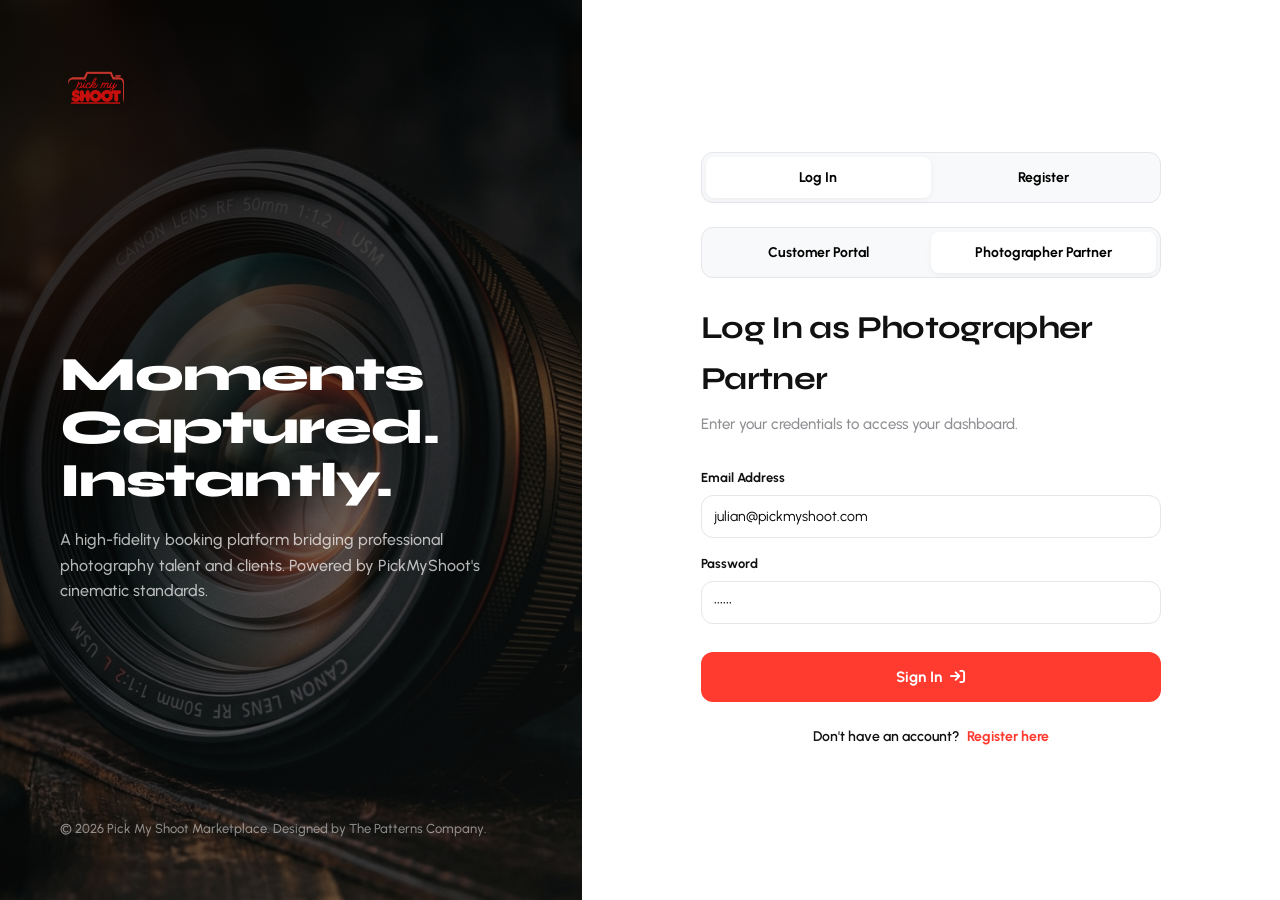
==== public/photographer.html @ fd3df51d "Initial commit: Pick My Shoot booking platform prototype" ====
<!DOCTYPE html>
<html lang="en">
<head>
  <meta charset="UTF-8">
  <meta name="viewport" content="width=device-width, initial-scale=1.0">
  <title>Photographer Partner Portal | Pick My Shoot</title>
  <!-- Google Fonts -->
  <link rel="preconnect" href="https://fonts.googleapis.com">
  <link rel="preconnect" href="https://fonts.gstatic.com" crossorigin>
  <!-- Icon Libraries -->
  <link rel="stylesheet" href="https://cdnjs.cloudflare.com/ajax/libs/font-awesome/6.4.0/css/all.min.css">
  <!-- Stylesheets -->
  <link rel="stylesheet" href="css/style.css">
</head>
<body>

  <!-- Top Sticky Header -->
  <header>
    <div class="container header-wrapper">
      <div class="logo">
        <img src="assets/logo.png" alt="Pick My Shoot" style="height: 44px; width: auto; object-fit: contain;">
      </div>
      
      <!-- Primary Tabs Menu -->
      <nav>
        <ul class="nav-links">
          <li class="nav-link active" data-tab="discover" onclick="switchTab('discover')">Discover</li>
          <li class="nav-link" data-tab="map" onclick="switchTab('map')">Map</li>
          <li class="nav-link" data-tab="schedule" onclick="switchTab('schedule')">Schedule</li>
          <li class="nav-link" data-tab="account" onclick="switchTab('account')">Account</li>
        </ul>
      </nav>

      <!-- User Profile and Quick Utilities -->
      <div class="header-right">
        <div class="search-bar-header">
          <input type="text" placeholder="Search sessions...">
          <i class="fa-solid fa-magnifying-glass"></i>
        </div>
        <button class="icon-btn" onclick="showToast('No new notifications', 'info')">
          <i class="fa-regular fa-bell"></i>
          <span class="icon-badge" id="notification-badge-count">3</span>
        </button>
        <div class="user-profile-menu" onclick="switchTab('account')">
          <img src="assets/julian_profile.png" alt="Profile" class="user-avatar" id="header-avatar">
        </div>
        <button class="icon-btn" onclick="logout()" title="Logout" style="margin-left: 8px;">
          <i class="fa-solid fa-arrow-right-from-bracket"></i>
        </button>
      </div>
    </div>
  </header>

  <main class="container">
    
    <!-- ==================== TABS CONTENT PANES ==================== -->

    <!-- TAB 1: DISCOVER / DASHBOARD -->
    <section id="tab-discover" class="tab-pane">
      <div class="dashboard-grid">
        
        <!-- Left Panel: Requests -->
        <div class="dashboard-left">
          <div class="welcome-section">
            <h2 id="welcome-message">Welcome back, Marcus</h2>
            <p>You have <span class="primary-text" id="pending-requests-count">2</span> new booking requests and <span id="weekly-shoots-count">5</span> shoots scheduled for this week.</p>
          </div>

          <!-- Pending Booking Requests list -->
          <div class="card" style="box-shadow: none; border: none; background: transparent; padding: 0;">
            <div class="card-title-bar">
              <h3 style="display: flex; align-items: center; gap: 8px;">
                New Requests <span class="badge badge-danger" id="new-badge" style="font-size: 10px;">2 NEW</span>
              </h3>
            </div>
            
            <div id="booking-requests-list" style="display: flex; flex-direction: column; gap: 20px;">
              <!-- Dynamic requests list injected by JS -->
            </div>
          </div>
        </div>

        <!-- Right Panel: Sidebar Stats -->
        <div class="dashboard-right">
          
          <!-- Current Earnings widget -->
          <div class="earnings-card">
            <div class="earnings-info">
              <h4>Current Earnings</h4>
              <div class="amount" id="dashboard-earnings-amount">$2,450.00</div>
            </div>
            <div class="earnings-icon-bg flex-center">
              <i class="fa-solid fa-wallet"></i>
            </div>
          </div>

          <!-- Weekly Schedule mini list -->
          <div class="card">
            <div class="card-title-bar">
              <h3>Weekly Schedule</h3>
              <a href="#" class="view-link" onclick="switchTab('schedule')">View Calendar</a>
            </div>
            <div class="schedule-list" id="weekly-schedule-list">
              <!-- Dynamic weekly schedule injected by JS -->
            </div>
          </div>

          <!-- Post-Processing progress tracking -->
          <div class="card">
            <div class="card-title-bar">
              <h3>Post-Processing</h3>
            </div>
            <div class="processing-list">
              <div class="processing-item">
                <div class="processing-header">
                  <span>Vogue Editorial - Selection</span>
                  <span class="primary-text">80%</span>
                </div>
                <div class="progress-bar-container">
                  <div class="progress-bar" style="width: 80%;"></div>
                </div>
              </div>
              <div class="processing-item">
                <div class="processing-header">
                  <span>Smith Family - Retouching</span>
                  <span>30%</span>
                </div>
                <div class="progress-bar-container">
                  <div class="progress-bar" style="width: 30%; background-color: var(--grey-text);"></div>
                </div>
              </div>
            </div>
          </div>

          <!-- Leica Gear Promo Banner -->
          <div class="promo-banner" style="background-image: url('assets/leica_gear.png');">
            <div class="promo-content">
              <h4>Upgrade Gear</h4>
              <p>Exclusive 20% discount on Leica lenses for PickMyShoot Pros.</p>
            </div>
          </div>

        </div>
      </div>
    </section>

    <!-- TAB 2: MAP / HEATMAP -->
    <section id="tab-map" class="tab-pane hidden" style="max-width: 100%; width: 100%; padding: 0;">
      <div class="map-view-container">
        
        <!-- Interactive Vector Map pane -->
        <div class="map-pane">
          <!-- Demand Heatmap Floating Box -->
          <div class="heatmap-indicator-card">
            <h4>Demand Heatmap</h4>
            <div class="heatmap-legend-item">
              <div class="heatmap-legend-color" style="background-color: var(--primary-color);"></div>
              <span>Peak Hotspot</span>
            </div>
            <div class="heatmap-legend-item">
              <div class="heatmap-legend-color" style="background-color: var(--warning-color);"></div>
              <span>Rising Activity</span>
            </div>
            <div class="heatmap-legend-item">
              <div class="heatmap-legend-color" style="background-color: var(--info-color);"></div>
              <span>Public Requests</span>
            </div>
          </div>

          <!-- Custom styled Map layout using SVG -->
          <svg class="map-svg-background" viewBox="0 0 800 800" xmlns="http://www.w3.org/2000/svg">
            <rect width="800" height="800" fill="#202022" />
            <!-- Water Body -->
            <path d="M 0 0 Q 300 200 400 450 T 800 800 L 0 800 Z" fill="#1b2330" opacity="0.8"/>
            <!-- Roads Grid -->
            <g stroke="#3a3a3c" stroke-width="2" opacity="0.6">
              <!-- Horizontal streets -->
              <line x1="0" y1="100" x2="800" y2="100" />
              <line x1="0" y1="200" x2="800" y2="200" stroke-width="3" />
              <line x1="0" y1="300" x2="800" y2="300" />
              <line x1="0" y1="400" x2="800" y2="400" />
              <line x1="0" y1="500" x2="800" y2="500" stroke-width="4" />
              <line x1="0" y1="600" x2="800" y2="600" />
              <line x1="0" y1="700" x2="800" y2="700" />
              <!-- Vertical avenues -->
              <line x1="100" y1="0" x2="100" y2="800" />
              <line x1="200" y1="0" x2="200" y2="800" stroke-width="3" />
              <line x1="300" y1="0" x2="300" y2="800" />
              <line x1="400" y1="0" x2="400" y2="800" />
              <line x1="500" y1="0" x2="500" y2="800" stroke-width="4" />
              <line x1="600" y1="0" x2="600" y2="800" />
              <line x1="700" y1="0" x2="700" y2="800" />
            </g>
            <!-- Highlighted Bridges -->
            <rect x="290" y="195" width="20" height="10" fill="#4e4e50" opacity="0.8"/>
            <rect x="490" y="495" width="20" height="10" fill="#4e4e50" opacity="0.8"/>
          </svg>

          <!-- Heatmap Spot Overlays (Gradients) -->
          <div class="heatmap-overlay" style="top: 300px; left: 300px; background: radial-gradient(circle, rgba(255,59,48,0.4) 0%, rgba(255,59,48,0) 70%);"></div>
          <div class="heatmap-overlay" style="top: 150px; left: 150px; background: radial-gradient(circle, rgba(255,149,0,0.3) 0%, rgba(255,149,0,0) 70%);"></div>
          <div class="heatmap-overlay" style="top: 550px; left: 100px; background: radial-gradient(circle, rgba(0,122,255,0.35) 0%, rgba(0,122,255,0) 70%);"></div>
          <div class="heatmap-overlay" style="top: 100px; left: 450px; background: radial-gradient(circle, rgba(255,59,48,0.2) 0%, rgba(255,59,48,0) 70%);"></div>

          <!-- HTML Markers Overlay Container -->
          <div id="map-markers-overlay" style="position: absolute; top: 0; left: 0; width: 100%; height: 100%; pointer-events: none;">
            <!-- Map pins injected dynamically by JS -->
          </div>

          <!-- Map controls -->
          <div class="map-controls">
            <div class="map-control-btn" onclick="showToast('Zoom In', 'info')"><i class="fa-solid fa-plus"></i></div>
            <div class="map-control-btn" onclick="showToast('Zoom Out', 'info')"><i class="fa-solid fa-minus"></i></div>
            <div class="map-control-btn" onclick="recenterMap()"><i class="fa-solid fa-crosshairs"></i></div>
          </div>
        </div>

        <!-- Sidebar Panel: Requests Details -->
        <div class="map-sidebar">
          <div class="map-sidebar-header">
            <div class="map-sidebar-title-bar">
              <h3>Nearby Requests</h3>
              <span class="map-counter-badge" id="open-requests-count">12 OPEN</span>
            </div>
            
            <!-- Filter box -->
            <div class="map-filter-input">
              <input type="text" id="map-search-input" placeholder="Filter by shoot type..." oninput="filterMapRequests()">
              <i class="fa-solid fa-magnifying-glass"></i>
            </div>

            <!-- Filters row tags -->
            <div class="category-pills-row" id="map-category-pills">
              <div class="category-pill active" onclick="setMapCategoryFilter('all')">All Types</div>
              <div class="category-pill" onclick="setMapCategoryFilter('Portrait')">Portraits</div>
              <div class="category-pill" onclick="setMapCategoryFilter('Event')">Events</div>
              <div class="category-pill" onclick="setMapCategoryFilter('Real Estate')">Real Estate</div>
            </div>
          </div>

          <!-- Nearby requests dynamic list -->
          <div class="map-requests-list" id="map-requests-list">
            <!-- Dynamic elements loaded via JS -->
          </div>
        </div>

      </div>
    </section>

    <!-- TAB 3: SCHEDULE / CALENDAR -->
    <section id="tab-schedule" class="tab-pane hidden">
      <div class="schedule-container">
        
        <!-- Left Sidebar: Datepicker calendar + filters -->
        <div class="schedule-sidebar">
          
          <!-- October 2023 calendar mock -->
          <div class="calendar-widget">
            <div class="calendar-header">
              <span>October 2023</span>
              <div style="display: flex; gap: 12px; color: var(--grey-text); cursor: pointer;">
                <i class="fa-solid fa-chevron-left" onclick="showToast('Previous month', 'info')"></i>
                <i class="fa-solid fa-chevron-right" onclick="showToast('Next month', 'info')"></i>
              </div>
            </div>
            <div class="calendar-grid">
              <div class="calendar-day-header">M</div>
              <div class="calendar-day-header">T</div>
              <div class="calendar-day-header">W</div>
              <div class="calendar-day-header">T</div>
              <div class="calendar-day-header">F</div>
              <div class="calendar-day-header">S</div>
              <div class="calendar-day-header">S</div>
              
              <!-- Empty spacer slots for calendar alignment -->
              <div class="calendar-day-num empty">25</div>
              <div class="calendar-day-num empty">26</div>
              <div class="calendar-day-num empty">27</div>
              <div class="calendar-day-num empty">28</div>
              <div class="calendar-day-num empty">29</div>
              <div class="calendar-day-num empty">30</div>
              <!-- Oct 1 -->
              <div class="calendar-day-num" onclick="selectCalendarDate(1)">1</div>
              <!-- Row 2 -->
              <div class="calendar-day-num" onclick="selectCalendarDate(2)">2</div>
              <div class="calendar-day-num" onclick="selectCalendarDate(3)">3</div>
              <div class="calendar-day-num" onclick="selectCalendarDate(4)">4</div>
              <div class="calendar-day-num" onclick="selectCalendarDate(5)">5</div>
              <div class="calendar-day-num" onclick="selectCalendarDate(6)">6</div>
              <div class="calendar-day-num" onclick="selectCalendarDate(7)">7</div>
              <div class="calendar-day-num" onclick="selectCalendarDate(8)">8</div>
              <!-- Row 3 -->
              <div class="calendar-day-num" onclick="selectCalendarDate(9)">9</div>
              <div class="calendar-day-num" onclick="selectCalendarDate(10)">10</div>
              <div class="calendar-day-num" onclick="selectCalendarDate(11)">11</div>
              <div class="calendar-day-num active" onclick="selectCalendarDate(12)" id="calendar-day-12">12</div>
              <div class="calendar-day-num" onclick="selectCalendarDate(13)">13</div>
              <div class="calendar-day-num" onclick="selectCalendarDate(14)">14</div>
              <div class="calendar-day-num" onclick="selectCalendarDate(15)">15</div>
              <!-- Row 4 -->
              <div class="calendar-day-num" onclick="selectCalendarDate(16)">16</div>
              <div class="calendar-day-num" onclick="selectCalendarDate(17)">17</div>
              <div class="calendar-day-num" onclick="selectCalendarDate(18)">18</div>
              <div class="calendar-day-num" onclick="selectCalendarDate(19)">19</div>
              <div class="calendar-day-num" onclick="selectCalendarDate(20)">20</div>
              <div class="calendar-day-num" onclick="selectCalendarDate(21)">21</div>
              <div class="calendar-day-num" onclick="selectCalendarDate(22)">22</div>
              <!-- Row 5 -->
              <div class="calendar-day-num" onclick="selectCalendarDate(23)">23</div>
              <div class="calendar-day-num" onclick="selectCalendarDate(24)">24</div>
              <div class="calendar-day-num" onclick="selectCalendarDate(25)">25</div>
              <div class="calendar-day-num" onclick="selectCalendarDate(26)">26</div>
              <div class="calendar-day-num" onclick="selectCalendarDate(27)">27</div>
              <div class="calendar-day-num" onclick="selectCalendarDate(28)">28</div>
              <div class="calendar-day-num" onclick="selectCalendarDate(29)">29</div>
            </div>
          </div>

          <!-- Shoot Types checklist filter -->
          <div class="filter-group-box">
            <h4>Shoot Types</h4>
            <label class="checkbox-label">
              <input type="checkbox" checked onchange="toggleScheduleFilter('Portrait', this.checked)">
              <span>Portraits</span>
            </label>
            <label class="checkbox-label">
              <input type="checkbox" checked onchange="toggleScheduleFilter('Commercial', this.checked)">
              <span>Commercial</span>
            </label>
            <label class="checkbox-label">
              <input type="checkbox" checked onchange="toggleScheduleFilter('Wedding', this.checked)">
              <span>Weddings</span>
            </label>
          </div>

          <!-- Connected Calendars toggle list -->
          <div class="filter-group-box">
            <h4>Calendars</h4>
            <label class="checkbox-label" style="justify-content: space-between; width: 100%;">
              <span style="display: flex; align-items: center; gap: 8px;">
                <i class="fa-solid fa-circle" style="color: var(--info-color); font-size: 10px;"></i> Google Calendar
              </span>
              <i class="fa-regular fa-eye" style="color: var(--grey-text);"></i>
            </label>
            <label class="checkbox-label" style="justify-content: space-between; width: 100%;">
              <span style="display: flex; align-items: center; gap: 8px;">
                <i class="fa-solid fa-circle" style="color: var(--primary-color); font-size: 10px;"></i> Pick My Shoot Pro
              </span>
              <i class="fa-regular fa-eye" style="color: var(--grey-text);"></i>
            </label>
          </div>

        </div>

        <!-- Right Timeline Area -->
        <div class="schedule-timeline-main">
          
          <div class="timeline-card">
            <!-- Timeline controls header -->
            <div class="timeline-header">
              <div class="timeline-title-area">
                <h3 id="schedule-timeline-title">Thursday, Oct 12</h3>
                <p>Managing 12 upcoming shoots this week.</p>
              </div>
              <div style="display: flex; gap: 16px; align-items: center;">
                <div class="timeline-controls">
                  <button class="timeline-tab-btn active" onclick="toggleTimelineMode('day')">Day</button>
                  <button class="timeline-tab-btn" onclick="toggleTimelineMode('week')">Week</button>
                </div>
                <div style="display: flex; gap: 8px;">
                  <button class="btn btn-secondary btn-icon" onclick="showToast('Synchronizing calendars...', 'success')"><i class="fa-solid fa-arrows-rotate"></i></button>
                  <button class="btn btn-secondary btn-icon" onclick="openBlockTimeModal()"><i class="fa-solid fa-lock"></i></button>
                  <button class="btn btn-primary" onclick="openNewBookingModal()" style="padding: 10px 20px;"><i class="fa-solid fa-plus"></i> New Booking</button>
                </div>
              </div>
            </div>

            <!-- Dynamic hourly slots grid -->
            <div class="timeline-grid" id="timeline-hourly-grid">
              <!-- Dynamically rendered by JS script -->
            </div>
          </div>

          <!-- Bottom Schedule Checklist widgets -->
          <div class="schedule-bottom-widgets">
            
            <!-- Left block: Preparation task list -->
            <div class="card" style="border-left: 4px solid var(--primary-color);">
              <div class="card-title-bar" style="margin-bottom: 12px;">
                <h4 style="font-size: 12px; text-transform: uppercase; color: var(--grey-text);">Preparation Task</h4>
                <i class="fa-regular fa-clipboard-list" style="color: var(--primary-color); font-size: 20px;"></i>
              </div>
              <div id="prep-tasks-container">
                <!-- Injected dynamically via JS -->
              </div>
            </div>

            <!-- Right block: Client Outreach card -->
            <div class="card" style="border-left: 4px solid var(--info-color);">
              <div class="card-title-bar" style="margin-bottom: 12px;">
                <h4 style="font-size: 12px; text-transform: uppercase; color: var(--grey-text);">Client Outreach</h4>
                <i class="fa-solid fa-users" style="color: var(--info-color); font-size: 20px;"></i>
              </div>
              <div>
                <div style="display: flex; align-items: center; gap: 12px; margin-bottom: 16px;">
                  <div class="schedule-date-box" style="width: 44px; height: 44px; justify-content: center; padding: 0;">JD</div>
                  <div>
                    <h4 style="font-size: 15px;">James D. - Commercial Shoot</h4>
                    <p style="font-size: 13px; color: var(--grey-text);">Confirm final gear list and lighting setup for Friday's session.</p>
                  </div>
                </div>
                <div style="display: flex; gap: 8px;">
                  <button class="btn btn-outline" style="padding: 8px 16px; font-size: 12px;" onclick="showToast('Outreach calls initiated', 'success')">CALL NOW</button>
                  <button class="btn btn-secondary" style="padding: 8px 16px; font-size: 12px;" onclick="showToast('Outreach snoozed for later', 'info')">LATER</button>
                </div>
              </div>
            </div>

          </div>

        </div>

      </div>
    </section>

    <!-- TAB 4: ACCOUNT / PROFILE -->
    <section id="tab-account" class="tab-pane hidden">
      <div class="account-container">
        
        <!-- Left: Bio & Services -->
        <div style="display: flex; flex-direction: column; gap: 32px;">
          <!-- Profile Quick Details Card -->
          <div class="profile-card">
            <div class="profile-avatar-wrapper">
              <img src="assets/julian_profile.png" alt="Julian Vane" class="profile-avatar-large" id="profile-avatar-display">
              <label class="avatar-edit-btn" for="avatar-upload-input" title="Upload profile photo">
                <i class="fa-solid fa-pencil"></i>
              </label>
              <input type="file" id="avatar-upload-input" style="display: none;" accept="image/*" onchange="handleAvatarUpload(event)">
            </div>
            <h3 id="profile-name-display">Julian Vane</h3>
            <p class="tagline" id="profile-title-display">Editorial & Commercial Photographer based in Brooklyn, NY</p>
            
            <div class="profile-skills-row" id="profile-skills-tags">
              <span class="profile-skill-badge">Portrait</span>
              <span class="profile-skill-badge">Street Fashion</span>
              <span class="profile-skill-badge">Architecture</span>
            </div>

            <div class="profile-actions-row">
              <button class="btn btn-outline" onclick="showToast('Sharing public URL...', 'success')">View Public Profile</button>
              <button class="btn btn-primary" onclick="showToast('Portfolio link copied to clipboard!', 'success')">Share Portfolio</button>
            </div>
          </div>

          <!-- Bio block -->
          <div class="card">
            <div class="card-title-bar">
              <h3 style="font-size: 18px;">Professional Bio</h3>
              <i class="fa-regular fa-pen-to-square" style="color: var(--grey-text); cursor: pointer;" onclick="editBio()"></i>
            </div>
            <p style="font-size: 14px; color: #48484a;" id="profile-bio-display">
              Specializing in high-contrast editorial photography with a focus on urban narratives. Over 10 years of experience working with luxury brands and international publications. I bring a cinematic lens to everyday moments.
            </p>
          </div>

          <!-- Services pricing -->
          <div class="card">
            <div class="card-title-bar">
              <h3 style="font-size: 18px;">Services & Pricing</h3>
              <a href="#" class="view-link" onclick="openNewServiceModal()">+ New</a>
            </div>
            <div class="service-list" id="profile-services-list">
              <!-- Loaded dynamically via JS -->
            </div>
          </div>
        </div>

        <!-- Middle: Portfolio Gallery Management -->
        <div class="card" style="display: flex; flex-direction: column;">
          <div class="card-title-bar">
            <h3>Portfolio Management</h3>
            <div>
              <label class="btn btn-primary" for="portfolio-upload-input" style="padding: 8px 16px; cursor: pointer; font-size: 13px;">
                <i class="fa-solid fa-upload"></i> Upload Photo
              </label>
              <input type="file" id="portfolio-upload-input" style="display: none;" multiple accept="image/*" onchange="handlePortfolioUpload(event)">
            </div>
          </div>
          <p class="muted" style="font-size: 13px; margin-bottom: 24px;" id="portfolio-count-text">24 total assets featured</p>
          
          <div class="portfolio-grid" id="profile-portfolio-grid">
            <!-- Dynamic elements loaded via JS -->
          </div>
        </div>

        <!-- Right: Ledger / Balances & Configurations -->
        <div style="display: flex; flex-direction: column; gap: 32px;">
          <!-- Wallet box -->
          <div class="card" style="background-color: var(--dark-color); color: var(--white); border: none;">
            <p style="text-transform: uppercase; font-size: 10px; letter-spacing: 0.1em; color: var(--grey-light-text); margin-bottom: 4px;">Available Balance</p>
            <h2 style="color: var(--white); font-size: 36px; margin-bottom: 24px;" id="account-wallet-amount">$4,850.00</h2>
            <button class="btn btn-primary" style="width: 100%; font-weight: 700; height: 48px;" onclick="triggerPayout()">
              <i class="fa-solid fa-building-columns"></i> Payout Now
            </button>
          </div>

          <!-- Activity log -->
          <div class="card">
            <div class="card-title-bar">
              <h3 style="font-size: 18px;">Recent Activity</h3>
            </div>
            <div class="activity-list" id="account-activity-list">
              <!-- Loaded dynamically via JS -->
            </div>
            <a href="#" class="view-link text-center" style="display: block; margin-top: 16px;" onclick="showToast('Ledger ledger history loading...', 'info')">View Detailed Ledger</a>
          </div>

          <!-- Configuration blocks -->
          <div class="card">
            <div class="card-title-bar">
              <h3 style="font-size: 18px;">Account Settings</h3>
            </div>
            <div class="settings-list">
              <div class="settings-item" onclick="showToast('Identity verification is complete.', 'success')">
                <div class="settings-item-left">
                  <i class="fa-regular fa-circle-check" style="color: var(--success-color);"></i>
                  <span>Identity Verification</span>
                </div>
                <i class="fa-solid fa-chevron-right"></i>
              </div>
              <div class="settings-item" onclick="showToast('Configure availability hours', 'info')">
                <div class="settings-item-left">
                  <i class="fa-regular fa-clock"></i>
                  <span>Availability Rules</span>
                </div>
                <i class="fa-solid fa-chevron-right"></i>
              </div>
              <div class="settings-item" onclick="showToast('Configure notification channels', 'info')">
                <div class="settings-item-left">
                  <i class="fa-regular fa-bell"></i>
                  <span>Notification Preferences</span>
                </div>
                <i class="fa-solid fa-chevron-right"></i>
              </div>
            </div>
          </div>
        </div>

      </div>
    </section>

  </main>

  <!-- ==================== MODALS POPUPS ==================== -->

  <!-- MODAL: BLOCK TIME -->
  <div class="modal-overlay" id="block-time-modal">
    <div class="modal-content">
      <div class="modal-header">
        <h3>Block Calendar Slot</h3>
        <button class="modal-close" onclick="closeBlockTimeModal()">&times;</button>
      </div>
      <form onsubmit="handleBlockTimeSubmit(event)">
        <div class="modal-body">
          <div class="form-group">
            <label for="block-title">Reason / Event Name</label>
            <input type="text" id="block-title" required placeholder="Studio Maintenance, Lens Calibration...">
          </div>
          <div class="form-group">
            <label for="block-date">Date</label>
            <input type="date" id="block-date" required value="2023-10-12">
          </div>
          <div class="form-group" style="display: grid; grid-template-columns: 1fr 1fr; gap: 12px;">
            <div>
              <label for="block-start">Start Time</label>
              <input type="time" id="block-start" required value="09:00">
            </div>
            <div>
              <label for="block-end">End Time</label>
              <input type="time" id="block-end" required value="10:30">
            </div>
          </div>
        </div>
        <div class="modal-footer">
          <button type="button" class="btn btn-secondary" onclick="closeBlockTimeModal()">Cancel</button>
          <button type="submit" class="btn btn-primary">Lock Time Slot</button>
        </div>
      </form>
    </div>
  </div>

  <!-- MODAL: CREATE MANUAL BOOKING -->
  <div class="modal-overlay" id="new-booking-modal">
    <div class="modal-content">
      <div class="modal-header">
        <h3>Add Booking Reservation</h3>
        <button class="modal-close" onclick="closeNewBookingModal()">&times;</button>
      </div>
      <form onsubmit="handleManualBookingSubmit(event)">
        <div class="modal-body">
          <div class="form-group">
            <label for="mb-title">Shoot Description</label>
            <input type="text" id="mb-title" required placeholder="Studio Headshots, Commercial Shoot...">
          </div>
          <div class="form-group">
            <label for="mb-client">Client Name</label>
            <input type="text" id="mb-client" required placeholder="Johnathan Doe">
          </div>
          <div class="form-group">
            <label for="mb-category">Shoot Category</label>
            <select id="mb-category">
              <option value="Portrait">Portrait</option>
              <option value="Commercial">Commercial</option>
              <option value="Wedding">Wedding</option>
              <option value="Real Estate">Real Estate</option>
            </select>
          </div>
          <div class="form-group">
            <label for="mb-date">Date</label>
            <input type="date" id="mb-date" required value="2023-10-12">
          </div>
          <div class="form-group" style="display: grid; grid-template-columns: 1.5fr 1fr; gap: 12px;">
            <div>
              <label for="mb-time">Start Time</label>
              <input type="time" id="mb-time" required value="14:00">
            </div>
            <div>
              <label for="mb-duration">Duration (Hours)</label>
              <input type="number" id="mb-duration" required value="2" min="1">
            </div>
          </div>
          <div class="form-group">
            <label for="mb-location">Studio Location / Client Address</label>
            <input type="text" id="mb-location" placeholder="e.g. Skyloft Studios, Studio B">
          </div>
        </div>
        <div class="modal-footer">
          <button type="button" class="btn btn-secondary" onclick="closeNewBookingModal()">Cancel</button>
          <button type="submit" class="btn btn-primary">Schedule Booking</button>
        </div>
      </form>
    </div>
  </div>

  <!-- MODAL: ADD CUSTOM SERVICE -->
  <div class="modal-overlay" id="new-service-modal">
    <div class="modal-content">
      <div class="modal-header">
        <h3>Create Photography Service Package</h3>
        <button class="modal-close" onclick="closeNewServiceModal()">&times;</button>
      </div>
      <form onsubmit="handleNewServiceSubmit(event)">
        <div class="modal-body">
          <div class="form-group">
            <label for="serv-name">Service Name</label>
            <input type="text" id="serv-name" required placeholder="e.g., Food & Menu Photography">
          </div>
          <div class="form-group">
            <label for="serv-rate">Price / Rate</label>
            <input type="text" id="serv-rate" required placeholder="e.g., $350/hr or $1,500 package">
          </div>
          <div class="form-group">
            <label for="serv-desc">Description of Deliverables</label>
            <textarea id="serv-desc" rows="3" required placeholder="e.g., 3-hour session, 20 high-res retouched images."></textarea>
          </div>
        </div>
        <div class="modal-footer">
          <button type="button" class="btn btn-secondary" onclick="closeNewServiceModal()">Cancel</button>
          <button type="submit" class="btn btn-primary">Create Service</button>
        </div>
      </form>
    </div>
  </div>

  <!-- Shared Application scripts -->
  <script src="js/app.js"></script>
  <script src="js/photographer.js"></script>
</body>
</html>
---- public/css/style.css ----
@import url('https://fonts.googleapis.com/css2?family=Syne:wght@600;700;800&family=Urbanist:ital,wght@0,300;0,400;0,500;0,600;0,700;0,800;1,400&display=swap');

:root {
  /* Color Palette */
  --primary-color: #ff3b30;
  --primary-hover: #e03026;
  --primary-light: rgba(255, 59, 48, 0.1);
  --dark-color: #111111;
  --dark-light: #1c1c1e;
  --light-bg: #f8f9fa;
  --white: #ffffff;
  --grey-border: #e5e5ea;
  --grey-text: #8e8e93;
  --grey-light-text: #aeaeae;
  --success-color: #34c759;
  --success-light: rgba(52, 199, 89, 0.1);
  --warning-color: #ff9500;
  --warning-light: rgba(255, 149, 0, 0.1);
  --info-color: #007aff;
  --info-light: rgba(0, 122, 255, 0.1);

  /* Fonts */
  --font-headings: 'Syne', sans-serif;
  --font-body: 'Urbanist', sans-serif;

  /* Layout and Spacing */
  --border-radius-sm: 8px;
  --border-radius-md: 12px;
  --border-radius-lg: 16px;
  --border-radius-xl: 24px;
  --box-shadow: 0 4px 20px rgba(0, 0, 0, 0.04), 0 2px 8px rgba(0, 0, 0, 0.02);
  --box-shadow-hover: 0 8px 30px rgba(0, 0, 0, 0.08), 0 4px 12px rgba(0, 0, 0, 0.04);
  --transition: all 0.3s cubic-bezier(0.25, 0.8, 0.25, 1);
}

/* Base Styles */
* {
  box-sizing: border-box;
  margin: 0;
  padding: 0;
}

body {
  font-family: var(--font-body);
  background-color: var(--light-bg);
  color: var(--dark-color);
  line-height: 1.6;
  font-size: 16px;
  -webkit-font-smoothing: antialiased;
}

h1, h2, h3, h4, h5, h6 {
  font-family: var(--font-headings);
  font-weight: 700;
  color: var(--dark-color);
  letter-spacing: -0.02em;
}

a {
  color: inherit;
  text-decoration: none;
  transition: var(--transition);
}

button, input, select, textarea {
  font-family: inherit;
}

/* Scrollbar Customization */
::-webkit-scrollbar {
  width: 6px;
  height: 6px;
}
::-webkit-scrollbar-track {
  background: var(--light-bg);
}
::-webkit-scrollbar-thumb {
  background: var(--grey-border);
  border-radius: 10px;
}
::-webkit-scrollbar-thumb:hover {
  background: var(--grey-text);
}

/* Common Layout Elements */
.container {
  max-width: 1400px;
  margin: 0 auto;
  padding: 0 24px;
}

.flex-center {
  display: flex;
  align-items: center;
  justify-content: center;
}

.text-center { text-align: center; }
.text-right { text-align: right; }
.bold { font-weight: 700; }
.muted { color: var(--grey-text); }
.primary-text { color: var(--primary-color); }

/* Header & Navigation */
header {
  background-color: var(--white);
  border-bottom: 1px solid var(--grey-border);
  position: sticky;
  top: 0;
  z-index: 1000;
}

.header-wrapper {
  display: flex;
  justify-content: space-between;
  align-items: center;
  height: 80px;
}

.logo {
  display: flex;
  align-items: center;
  gap: 8px;
}

.logo img {
  height: 48px;
  width: auto;
  object-fit: contain;
}

.nav-links {
  display: flex;
  gap: 32px;
  list-style: none;
}

.nav-link {
  font-size: 16px;
  font-weight: 600;
  color: var(--grey-text);
  padding: 8px 0;
  position: relative;
  cursor: pointer;
}

.nav-link:hover, .nav-link.active {
  color: var(--dark-color);
}

.nav-link::after {
  content: '';
  position: absolute;
  bottom: 0;
  left: 0;
  width: 0;
  height: 2px;
  background-color: var(--primary-color);
  transition: var(--transition);
}

.nav-link.active::after {
  width: 100%;
}

.header-right {
  display: flex;
  align-items: center;
  gap: 24px;
}

.search-bar-header {
  position: relative;
  width: 260px;
}

.search-bar-header input {
  width: 100%;
  padding: 10px 16px 10px 40px;
  border: 1px solid var(--grey-border);
  border-radius: var(--border-radius-xl);
  background-color: var(--light-bg);
  font-size: 14px;
  outline: none;
  transition: var(--transition);
}

.search-bar-header input:focus {
  background-color: var(--white);
  border-color: var(--primary-color);
  box-shadow: 0 0 0 4px rgba(255, 59, 48, 0.15);
}

.search-bar-header i {
  position: absolute;
  left: 14px;
  top: 50%;
  transform: translateY(-50%);
  color: var(--grey-text);
  font-size: 14px;
}

.icon-btn {
  background: none;
  border: none;
  font-size: 20px;
  color: var(--dark-color);
  cursor: pointer;
  position: relative;
  padding: 4px;
  transition: var(--transition);
}

.icon-btn:hover {
  color: var(--primary-color);
  transform: scale(1.05);
}

.icon-badge {
  position: absolute;
  top: 0;
  right: 0;
  background-color: var(--primary-color);
  color: var(--white);
  font-size: 10px;
  font-weight: 700;
  width: 16px;
  height: 16px;
  border-radius: 50%;
  border: 2px solid var(--white);
}

.user-profile-menu {
  display: flex;
  align-items: center;
  gap: 10px;
  cursor: pointer;
}

.user-avatar {
  width: 40px;
  height: 40px;
  border-radius: 50%;
  object-fit: cover;
  border: 2px solid var(--grey-border);
}

/* Buttons */
.btn {
  display: inline-flex;
  align-items: center;
  justify-content: center;
  gap: 8px;
  padding: 12px 24px;
  border-radius: var(--border-radius-md);
  font-weight: 700;
  font-size: 15px;
  cursor: pointer;
  transition: var(--transition);
  border: none;
  outline: none;
}

.btn-primary {
  background-color: var(--primary-color);
  color: var(--white);
}

.btn-primary:hover {
  background-color: var(--primary-hover);
  transform: translateY(-1px);
}

.btn-outline {
  background-color: transparent;
  color: var(--dark-color);
  border: 1px solid var(--dark-color);
}

.btn-outline:hover {
  background-color: var(--dark-color);
  color: var(--white);
}

.btn-secondary {
  background-color: var(--white);
  color: var(--dark-color);
  border: 1px solid var(--grey-border);
}

.btn-secondary:hover {
  border-color: var(--dark-color);
}

.btn-icon {
  width: 40px;
  height: 40px;
  padding: 0;
  border-radius: 50%;
}

.btn:disabled {
  background-color: var(--grey-border);
  color: var(--grey-text);
  cursor: not-allowed;
  transform: none;
}

/* Badge tags */
.badge {
  display: inline-flex;
  align-items: center;
  padding: 4px 10px;
  border-radius: var(--border-radius-sm);
  font-size: 11px;
  font-weight: 700;
  text-transform: uppercase;
  letter-spacing: 0.05em;
}

.badge-wedding { background-color: #FFF2E6; color: #FF7A00; }
.badge-editorial { background-color: #E6F7FF; color: #0091FF; }
.badge-portrait { background-color: #F6FFED; color: #389E0D; }
.badge-danger { background-color: #FFF1F0; color: #FF4D4F; }

/* Dashboard layout */
.dashboard-grid {
  display: grid;
  grid-template-columns: 2fr 1fr;
  gap: 32px;
  padding: 40px 0;
}

.dashboard-left {
  display: flex;
  flex-direction: column;
  gap: 32px;
}

.dashboard-right {
  display: flex;
  flex-direction: column;
  gap: 32px;
}

/* Typography elements */
.welcome-section {
  margin-bottom: 8px;
}

.welcome-section h2 {
  font-size: 36px;
  line-height: 1.2;
  margin-bottom: 8px;
}

.welcome-section p {
  font-size: 18px;
  color: var(--grey-text);
  font-weight: 500;
}

/* Cards styling */
.card {
  background-color: var(--white);
  border: 1px solid var(--grey-border);
  border-radius: var(--border-radius-lg);
  padding: 24px;
  box-shadow: var(--box-shadow);
  transition: var(--transition);
}

.card:hover {
  box-shadow: var(--box-shadow-hover);
}

.card-title-bar {
  display: flex;
  justify-content: space-between;
  align-items: center;
  margin-bottom: 20px;
}

.card-title-bar h3 {
  font-size: 20px;
  font-weight: 700;
}

.view-link {
  color: var(--primary-color);
  font-weight: 700;
  font-size: 14px;
  display: flex;
  align-items: center;
  gap: 4px;
}

.view-link:hover {
  color: var(--primary-hover);
}

/* Earnings widgets */
.earnings-card {
  display: flex;
  align-items: center;
  justify-content: space-between;
  background-color: var(--white);
  border: 1px solid var(--grey-border);
  border-radius: var(--border-radius-lg);
  padding: 24px 32px;
}

.earnings-info h4 {
  font-family: var(--font-body);
  text-transform: uppercase;
  font-size: 11px;
  letter-spacing: 0.1em;
  color: var(--grey-text);
  margin-bottom: 4px;
}

.earnings-info .amount {
  font-size: 32px;
  font-weight: 800;
  font-family: var(--font-headings);
  letter-spacing: -0.02em;
}

.earnings-icon-bg {
  width: 56px;
  height: 56px;
  background-color: var(--primary-light);
  color: var(--primary-color);
  border-radius: 50%;
  font-size: 24px;
}

/* Request list cards */
.request-card {
  display: grid;
  grid-template-columns: 200px 1fr;
  border: 1px solid var(--grey-border);
  border-radius: var(--border-radius-lg);
  background-color: var(--white);
  overflow: hidden;
  box-shadow: var(--box-shadow);
  transition: var(--transition);
}

.request-card:hover {
  transform: translateY(-2px);
  box-shadow: var(--box-shadow-hover);
}

.request-image-wrapper {
  position: relative;
  height: 100%;
  min-height: 200px;
}

.request-image {
  width: 100%;
  height: 100%;
  object-fit: cover;
}

.request-badge {
  position: absolute;
  top: 16px;
  left: 16px;
  z-index: 10;
}

.request-details {
  padding: 24px;
  display: flex;
  flex-direction: column;
  justify-content: space-between;
}

.request-header {
  display: flex;
  justify-content: space-between;
  align-items: flex-start;
  margin-bottom: 12px;
}

.request-title {
  font-size: 22px;
  font-weight: 700;
  line-height: 1.2;
}

.request-price {
  font-size: 20px;
  font-weight: 800;
  color: var(--primary-color);
  font-family: var(--font-headings);
}

.request-meta-grid {
  display: grid;
  grid-template-columns: 1fr 1fr;
  gap: 12px;
  margin-bottom: 24px;
  font-size: 14px;
  font-weight: 500;
  color: #48484a;
}

.request-meta-item {
  display: flex;
  align-items: center;
  gap: 8px;
}

.request-meta-item i {
  color: var(--grey-text);
  width: 16px;
}

.request-actions {
  display: flex;
  gap: 12px;
}

.request-actions button {
  flex: 1;
}

/* Schedule widget on sidebar */
.schedule-list {
  display: flex;
  flex-direction: column;
  gap: 16px;
}

.schedule-item {
  display: flex;
  gap: 16px;
  align-items: flex-start;
  padding: 12px 0;
  border-bottom: 1px solid var(--grey-border);
}

.schedule-item:last-child {
  border-bottom: none;
  padding-bottom: 0;
}

.schedule-date-box {
  background-color: var(--light-bg);
  border-radius: var(--border-radius-sm);
  padding: 10px;
  width: 52px;
  display: flex;
  flex-direction: column;
  align-items: center;
  font-weight: 700;
  border: 1px solid var(--grey-border);
}

.schedule-date-box.active {
  background-color: var(--primary-color);
  color: var(--white);
  border-color: var(--primary-color);
}

.schedule-date-box .month {
  font-size: 10px;
  text-transform: uppercase;
  color: var(--grey-text);
  font-weight: 800;
}

.schedule-date-box.active .month {
  color: rgba(255, 255, 255, 0.8);
}

.schedule-date-box .day {
  font-size: 18px;
  line-height: 1.1;
  font-family: var(--font-headings);
}

.schedule-info {
  flex: 1;
}

.schedule-info h4 {
  font-size: 15px;
  font-weight: 700;
  margin-bottom: 4px;
}

.schedule-info p {
  font-size: 13px;
  color: var(--grey-text);
  font-weight: 500;
}

.schedule-info .badge {
  margin-top: 6px;
}

/* Post-processing widgets */
.processing-list {
  display: flex;
  flex-direction: column;
  gap: 20px;
}

.processing-item {
  display: flex;
  flex-direction: column;
  gap: 8px;
}

.processing-header {
  display: flex;
  justify-content: space-between;
  font-size: 13px;
  font-weight: 600;
}

.progress-bar-container {
  height: 8px;
  background-color: var(--light-bg);
  border-radius: 4px;
  overflow: hidden;
  border: 1px solid var(--grey-border);
}

.progress-bar {
  height: 100%;
  background-color: var(--primary-color);
  border-radius: 4px;
  transition: width 1s ease-out;
}

/* Promo Banner Gear */
.promo-banner {
  background-size: cover;
  background-position: center;
  border-radius: var(--border-radius-lg);
  padding: 40px;
  color: var(--white);
  position: relative;
  overflow: hidden;
  height: 200px;
  display: flex;
  flex-direction: column;
  justify-content: flex-end;
  border: 1px solid rgba(255,255,255,0.1);
  box-shadow: var(--box-shadow);
}

.promo-banner::before {
  content: '';
  position: absolute;
  top: 0;
  left: 0;
  right: 0;
  bottom: 0;
  background: linear-gradient(0deg, rgba(0, 0, 0, 0.95) 0%, rgba(0, 0, 0, 0.5) 50%, rgba(0, 0, 0, 0.2) 100%);
  z-index: 1;
}

.promo-content {
  position: relative;
  z-index: 2;
  max-width: 80%;
}

.promo-content h4 {
  color: var(--white);
  font-size: 24px;
  margin-bottom: 6px;
}

.promo-content p {
  color: rgba(255, 255, 255, 0.7);
  font-size: 14px;
  font-weight: 500;
}

/* Map Screen Layout */
.map-view-container {
  display: grid;
  grid-template-columns: 1fr 450px;
  height: calc(100vh - 80px);
  overflow: hidden;
}

.map-pane {
  position: relative;
  background-color: #2d2d30;
  height: 100%;
  overflow: hidden;
}

.map-svg-background {
  width: 100%;
  height: 100%;
  object-fit: cover;
  opacity: 0.95;
}

.map-sidebar {
  background-color: var(--white);
  border-left: 1px solid var(--grey-border);
  display: flex;
  flex-direction: column;
  height: 100%;
}

.map-sidebar-header {
  padding: 24px;
  border-bottom: 1px solid var(--grey-border);
}

.map-sidebar-title-bar {
  display: flex;
  justify-content: space-between;
  align-items: center;
  margin-bottom: 16px;
}

.map-sidebar-title-bar h3 {
  font-size: 18px;
}

.map-counter-badge {
  background-color: var(--primary-light);
  color: var(--primary-color);
  font-size: 12px;
  font-weight: 700;
  padding: 4px 10px;
  border-radius: var(--border-radius-sm);
}

.map-filter-input {
  position: relative;
  margin-bottom: 16px;
}

.map-filter-input input {
  width: 100%;
  padding: 12px 16px 12px 40px;
  border: 1px solid var(--grey-border);
  border-radius: var(--border-radius-md);
  font-size: 14px;
  outline: none;
  background-color: var(--light-bg);
}

.map-filter-input input:focus {
  background-color: var(--white);
  border-color: var(--primary-color);
}

.map-filter-input i {
  position: absolute;
  left: 14px;
  top: 50%;
  transform: translateY(-50%);
  color: var(--grey-text);
}

.category-pills-row {
  display: flex;
  gap: 8px;
  overflow-x: auto;
  padding-bottom: 4px;
  scrollbar-width: none;
}

.category-pills-row::-webkit-scrollbar {
  display: none;
}

.category-pill {
  padding: 8px 16px;
  border-radius: var(--border-radius-xl);
  background-color: var(--light-bg);
  border: 1px solid var(--grey-border);
  font-size: 13px;
  font-weight: 600;
  cursor: pointer;
  white-space: nowrap;
  transition: var(--transition);
}

.category-pill:hover {
  border-color: var(--dark-color);
}

.category-pill.active {
  background-color: var(--dark-color);
  color: var(--white);
  border-color: var(--dark-color);
}

.map-requests-list {
  flex: 1;
  overflow-y: auto;
  padding: 24px;
  display: flex;
  flex-direction: column;
  gap: 16px;
}

/* Nearby Request card */
.nearby-card {
  border: 1px solid var(--grey-border);
  border-radius: var(--border-radius-md);
  padding: 20px;
  background-color: var(--white);
  box-shadow: 0 2px 8px rgba(0, 0, 0, 0.02);
  transition: var(--transition);
  position: relative;
}

.nearby-card:hover {
  box-shadow: var(--box-shadow);
  border-color: var(--grey-light-text);
}

.nearby-card.selected {
  border-color: var(--primary-color);
  box-shadow: 0 0 0 1px var(--primary-color), var(--box-shadow);
}

.nearby-card-header {
  display: flex;
  justify-content: space-between;
  align-items: flex-start;
  margin-bottom: 8px;
}

.nearby-card-title {
  font-size: 16px;
  font-weight: 700;
  max-width: 75%;
}

.nearby-card-price {
  font-size: 16px;
  font-weight: 800;
  color: var(--primary-color);
  font-family: var(--font-headings);
}

.nearby-card-meta {
  font-size: 12px;
  color: var(--grey-text);
  font-weight: 500;
  display: flex;
  gap: 12px;
  margin-bottom: 12px;
}

.nearby-card-tags {
  display: flex;
  gap: 6px;
  margin-bottom: 16px;
  flex-wrap: wrap;
}

.nearby-card-tag {
  background-color: var(--light-bg);
  color: var(--dark-color);
  padding: 4px 10px;
  border-radius: var(--border-radius-sm);
  font-size: 11px;
  font-weight: 600;
  border: 1px solid var(--grey-border);
}

.nearby-card-actions {
  display: flex;
  gap: 8px;
}

.nearby-card-actions button {
  flex: 1;
  padding: 10px 14px;
  font-size: 13px;
  border-radius: var(--border-radius-sm);
}

.nearby-bookmark {
  position: absolute;
  top: 20px;
  right: 20px;
  font-size: 16px;
  color: var(--grey-text);
  cursor: pointer;
}

.nearby-bookmark:hover, .nearby-bookmark.active {
  color: var(--primary-color);
}

/* Demand heatmap indicator */
.heatmap-indicator-card {
  position: absolute;
  top: 24px;
  left: 24px;
  z-index: 100;
  background-color: rgba(255, 255, 255, 0.95);
  backdrop-filter: blur(10px);
  border: 1px solid var(--grey-border);
  border-radius: var(--border-radius-md);
  padding: 16px;
  box-shadow: var(--box-shadow);
  width: 200px;
}

.heatmap-indicator-card h4 {
  font-size: 13px;
  margin-bottom: 12px;
}

.heatmap-legend-item {
  display: flex;
  align-items: center;
  gap: 8px;
  font-size: 11px;
  font-weight: 600;
  margin-bottom: 6px;
}

.heatmap-legend-color {
  width: 10px;
  height: 10px;
  border-radius: 50%;
}

/* Map Zoom buttons */
.map-controls {
  position: absolute;
  bottom: 24px;
  right: 24px;
  display: flex;
  flex-direction: column;
  gap: 8px;
}

.map-control-btn {
  width: 44px;
  height: 44px;
  background-color: var(--white);
  border: 1px solid var(--grey-border);
  border-radius: var(--border-radius-sm);
  box-shadow: var(--box-shadow);
  display: flex;
  align-items: center;
  justify-content: center;
  font-size: 16px;
  cursor: pointer;
  transition: var(--transition);
}

.map-control-btn:hover {
  background-color: var(--light-bg);
}

/* Map Markers */
.map-marker {
  position: absolute;
  transform: translate(-50%, -50%);
  cursor: pointer;
  z-index: 10;
  transition: transform 0.2s ease-out;
}

.map-marker:hover {
  transform: translate(-50%, -50%) scale(1.15);
  z-index: 50;
}

.map-marker-pin {
  width: 32px;
  height: 32px;
  border-radius: 50%;
  background-color: var(--primary-color);
  border: 2px solid var(--white);
  color: var(--white);
  display: flex;
  align-items: center;
  justify-content: center;
  box-shadow: 0 4px 10px rgba(0, 0, 0, 0.3);
}

.map-marker-pin.blue {
  background-color: var(--info-color);
}

.map-marker-radar {
  position: absolute;
  top: 50%;
  left: 50%;
  transform: translate(-50%, -50%);
  width: 60px;
  height: 60px;
  border-radius: 50%;
  background-color: rgba(255, 59, 48, 0.2);
  z-index: -1;
  animation: pulse 2s infinite;
}

.map-marker-radar.blue {
  background-color: rgba(0, 122, 255, 0.2);
}

@keyframes pulse {
  0% { transform: translate(-50%, -50%) scale(0.6); opacity: 1; }
  100% { transform: translate(-50%, -50%) scale(1.4); opacity: 0; }
}

/* Heatmap Spot Overlay */
.heatmap-overlay {
  position: absolute;
  width: 250px;
  height: 250px;
  border-radius: 50%;
  pointer-events: none;
  mix-blend-mode: color-burn;
  filter: blur(40px);
  opacity: 0.65;
}

/* Schedule Tab Layout */
.schedule-container {
  display: grid;
  grid-template-columns: 320px 1fr;
  gap: 32px;
  padding: 40px 0;
}

.schedule-sidebar {
  display: flex;
  flex-direction: column;
  gap: 24px;
}

.calendar-widget {
  background-color: var(--white);
  border: 1px solid var(--grey-border);
  border-radius: var(--border-radius-lg);
  padding: 20px;
  box-shadow: var(--box-shadow);
}

.calendar-header {
  display: flex;
  justify-content: space-between;
  align-items: center;
  margin-bottom: 16px;
  font-weight: 700;
}

.calendar-grid {
  display: grid;
  grid-template-columns: repeat(7, 1fr);
  gap: 6px;
  text-align: center;
}

.calendar-day-header {
  font-size: 11px;
  font-weight: 800;
  color: var(--grey-text);
  text-transform: uppercase;
  margin-bottom: 8px;
}

.calendar-day-num {
  aspect-ratio: 1;
  display: flex;
  align-items: center;
  justify-content: center;
  font-size: 14px;
  font-weight: 600;
  border-radius: 50%;
  cursor: pointer;
  transition: var(--transition);
}

.calendar-day-num:hover:not(.empty) {
  background-color: var(--light-bg);
}

.calendar-day-num.active {
  background-color: var(--primary-color);
  color: var(--white);
}

.calendar-day-num.empty {
  cursor: default;
  color: transparent;
}

.calendar-day-num.has-event::after {
  content: '';
  position: absolute;
  bottom: 4px;
  width: 4px;
  height: 4px;
  background-color: var(--primary-color);
  border-radius: 50%;
}

.filter-group-box {
  background-color: var(--white);
  border: 1px solid var(--grey-border);
  border-radius: var(--border-radius-lg);
  padding: 20px;
  box-shadow: var(--box-shadow);
}

.filter-group-box h4 {
  font-size: 12px;
  text-transform: uppercase;
  letter-spacing: 0.05em;
  color: var(--grey-text);
  margin-bottom: 16px;
  border-bottom: 1px solid var(--grey-border);
  padding-bottom: 8px;
}

.checkbox-label {
  display: flex;
  align-items: center;
  gap: 10px;
  margin-bottom: 12px;
  font-size: 14px;
  font-weight: 600;
  cursor: pointer;
}

.checkbox-label input[type="checkbox"] {
  width: 18px;
  height: 18px;
  border-radius: 4px;
  border: 1px solid var(--grey-border);
  outline: none;
  cursor: pointer;
}

.checkbox-label input[type="checkbox"]:checked {
  accent-color: var(--primary-color);
}

/* Timeline main view */
.timeline-card {
  background-color: var(--white);
  border: 1px solid var(--grey-border);
  border-radius: var(--border-radius-lg);
  padding: 24px;
  box-shadow: var(--box-shadow);
}

.timeline-header {
  display: flex;
  justify-content: space-between;
  align-items: center;
  margin-bottom: 24px;
  border-bottom: 1px solid var(--grey-border);
  padding-bottom: 16px;
}

.timeline-title-area h3 {
  font-size: 24px;
}

.timeline-title-area p {
  font-size: 14px;
  color: var(--grey-text);
  font-weight: 500;
}

.timeline-controls {
  display: flex;
  gap: 8px;
  background-color: var(--light-bg);
  border: 1px solid var(--grey-border);
  padding: 4px;
  border-radius: var(--border-radius-md);
}

.timeline-tab-btn {
  padding: 8px 16px;
  border-radius: var(--border-radius-sm);
  font-weight: 700;
  font-size: 13px;
  border: none;
  background: none;
  cursor: pointer;
  transition: var(--transition);
}

.timeline-tab-btn.active {
  background-color: var(--white);
  box-shadow: 0 2px 6px rgba(0,0,0,0.05);
}

.timeline-grid {
  display: flex;
  flex-direction: column;
}

.timeline-row {
  display: grid;
  grid-template-columns: 80px 1fr;
  min-height: 80px;
  border-bottom: 1px dashed var(--grey-border);
}

.timeline-row:last-child {
  border-bottom: none;
}

.timeline-hour {
  font-size: 12px;
  font-weight: 700;
  color: var(--grey-text);
  padding-top: 14px;
}

.timeline-slot {
  position: relative;
  padding: 8px 0;
  display: flex;
  align-items: stretch;
}

/* Event slots */
.timeline-event {
  width: 100%;
  border-radius: var(--border-radius-md);
  padding: 16px;
  display: flex;
  justify-content: space-between;
  align-items: center;
  box-shadow: 0 2px 8px rgba(0,0,0,0.02);
  border-left: 4px solid var(--grey-text);
}

.timeline-event.event-blocked {
  background-color: #f1f2f4;
  border-left-color: var(--grey-text);
}

.timeline-event.event-portrait {
  background-color: #f6ffed;
  border-left-color: var(--success-color);
}

.timeline-event.event-location {
  background-color: #e6f7ff;
  border-left-color: var(--info-color);
}

.event-details-col {
  display: flex;
  gap: 16px;
  align-items: center;
}

.event-avatar {
  width: 44px;
  height: 44px;
  border-radius: 50%;
  object-fit: cover;
}

.event-text-info h4 {
  font-size: 15px;
  margin-bottom: 2px;
}

.event-text-info p {
  font-size: 13px;
  color: var(--grey-text);
  font-weight: 500;
  display: flex;
  align-items: center;
  gap: 12px;
}

.event-text-info p i {
  color: var(--grey-light-text);
}

.event-actions-col {
  display: flex;
  gap: 8px;
}

/* Schedule Bottom Row widgets */
.schedule-bottom-widgets {
  display: grid;
  grid-template-columns: 1fr 1fr;
  gap: 32px;
  margin-top: 32px;
}

.task-list {
  display: flex;
  flex-direction: column;
  gap: 12px;
}

.task-item {
  display: flex;
  justify-content: space-between;
  align-items: center;
  padding: 16px;
  border: 1px solid var(--grey-border);
  border-radius: var(--border-radius-md);
  background-color: var(--white);
}

.task-item.completed {
  opacity: 0.65;
  background-color: var(--light-bg);
}

.task-item-left {
  display: flex;
  align-items: center;
  gap: 12px;
}

.task-check-circle {
  width: 20px;
  height: 20px;
  border-radius: 50%;
  border: 2px solid var(--grey-border);
  cursor: pointer;
  display: flex;
  align-items: center;
  justify-content: center;
  font-size: 10px;
  color: transparent;
  transition: var(--transition);
}

.task-item.completed .task-check-circle {
  border-color: var(--success-color);
  background-color: var(--success-color);
  color: var(--white);
}

.task-item-text h4 {
  font-size: 14px;
}

.task-item-text p {
  font-size: 12px;
  color: var(--grey-text);
}

.task-item.completed h4 {
  text-decoration: line-through;
}

/* Account Tab Layout */
.account-container {
  display: grid;
  grid-template-columns: 1fr 1.5fr 1fr;
  gap: 32px;
  padding: 40px 0;
}

.profile-card {
  display: flex;
  flex-direction: column;
  align-items: center;
  text-align: center;
  padding: 32px 24px;
  background-color: var(--white);
  border: 1px solid var(--grey-border);
  border-radius: var(--border-radius-lg);
  box-shadow: var(--box-shadow);
  position: relative;
}

.profile-avatar-wrapper {
  position: relative;
  margin-bottom: 20px;
}

.profile-avatar-large {
  width: 140px;
  height: 140px;
  border-radius: 50%;
  object-fit: cover;
  border: 4px solid var(--white);
  box-shadow: 0 4px 15px rgba(0,0,0,0.1);
}

.avatar-edit-btn {
  position: absolute;
  bottom: 4px;
  right: 4px;
  width: 36px;
  height: 36px;
  background-color: var(--primary-color);
  color: var(--white);
  border-radius: 50%;
  border: 3px solid var(--white);
  display: flex;
  align-items: center;
  justify-content: center;
  cursor: pointer;
  box-shadow: 0 2px 6px rgba(0,0,0,0.15);
  font-size: 12px;
}

.profile-card h3 {
  font-size: 26px;
  margin-bottom: 4px;
}

.profile-card .tagline {
  font-size: 14px;
  color: var(--grey-text);
  font-weight: 500;
  margin-bottom: 16px;
}

.profile-skills-row {
  display: flex;
  gap: 6px;
  justify-content: center;
  flex-wrap: wrap;
  margin-bottom: 24px;
}

.profile-skill-badge {
  background-color: var(--light-bg);
  border: 1px solid var(--grey-border);
  padding: 6px 12px;
  border-radius: var(--border-radius-xl);
  font-size: 12px;
  font-weight: 600;
}

.profile-actions-row {
  display: flex;
  gap: 12px;
  width: 100%;
}

.profile-actions-row button {
  flex: 1;
}

/* Service item rows */
.service-list {
  display: flex;
  flex-direction: column;
  gap: 16px;
}

.service-item {
  display: flex;
  justify-content: space-between;
  align-items: center;
  padding: 16px;
  border: 1px solid var(--grey-border);
  border-radius: var(--border-radius-md);
  background-color: var(--white);
}

.service-item-left h4 {
  font-size: 15px;
  margin-bottom: 2px;
}

.service-item-left p {
  font-size: 12px;
  color: var(--grey-text);
  font-weight: 500;
}

.service-item-price {
  font-size: 16px;
  font-weight: 800;
  color: var(--primary-color);
  font-family: var(--font-headings);
}

/* Portfolio grid */
.portfolio-grid {
  display: grid;
  grid-template-columns: repeat(2, 1fr);
  gap: 16px;
}

.portfolio-item {
  position: relative;
  aspect-ratio: 1;
  border-radius: var(--border-radius-md);
  overflow: hidden;
  border: 1px solid var(--grey-border);
  cursor: pointer;
}

.portfolio-item img {
  width: 100%;
  height: 100%;
  object-fit: cover;
  transition: transform 0.4s ease;
}

.portfolio-item:hover img {
  transform: scale(1.08);
}

.portfolio-item-overlay {
  position: absolute;
  top: 0;
  left: 0;
  width: 100%;
  height: 100%;
  background: linear-gradient(0deg, rgba(0,0,0,0.6) 0%, rgba(0,0,0,0) 50%);
  display: flex;
  align-items: flex-end;
  padding: 16px;
  opacity: 0;
  transition: var(--transition);
}

.portfolio-item:hover .portfolio-item-overlay {
  opacity: 1;
}

.portfolio-item-overlay p {
  color: var(--white);
  font-weight: 700;
  font-size: 13px;
}

/* Activity history list */
.activity-list {
  display: flex;
  flex-direction: column;
  gap: 16px;
}

.activity-item {
  display: flex;
  justify-content: space-between;
  align-items: center;
  padding: 12px 0;
  border-bottom: 1px solid var(--grey-border);
}

.activity-item:last-child {
  border-bottom: none;
  padding-bottom: 0;
}

.activity-item-left h4 {
  font-size: 14px;
  margin-bottom: 2px;
}

.activity-item-left p {
  font-size: 11px;
  color: var(--grey-text);
  font-weight: 500;
}

.activity-amount {
  font-size: 14px;
  font-weight: 700;
}

.activity-amount.positive {
  color: var(--success-color);
}

.activity-amount.negative {
  color: var(--dark-color);
}

/* Settings block list */
.settings-list {
  display: flex;
  flex-direction: column;
  gap: 12px;
}

.settings-item {
  display: flex;
  align-items: center;
  justify-content: space-between;
  padding: 16px;
  border: 1px solid var(--grey-border);
  border-radius: var(--border-radius-md);
  cursor: pointer;
  background-color: var(--white);
  transition: var(--transition);
}

.settings-item:hover {
  background-color: var(--light-bg);
}

.settings-item-left {
  display: flex;
  align-items: center;
  gap: 12px;
  font-weight: 600;
  font-size: 14px;
}

.settings-item-left i {
  color: var(--grey-text);
  font-size: 16px;
}

.settings-item i.fa-chevron-right {
  color: var(--grey-light-text);
  font-size: 12px;
}

/* Modal Booking popup */
.modal-overlay {
  position: fixed;
  top: 0;
  left: 0;
  right: 0;
  bottom: 0;
  background-color: rgba(0, 0, 0, 0.5);
  backdrop-filter: blur(4px);
  z-index: 10000;
  display: none;
  align-items: center;
  justify-content: center;
  animation: fadeIn 0.2s ease-out;
}

.modal-content {
  background-color: var(--white);
  border-radius: var(--border-radius-lg);
  border: 1px solid var(--grey-border);
  width: 500px;
  max-width: 90%;
  box-shadow: 0 10px 40px rgba(0,0,0,0.15);
  animation: slideUp 0.3s cubic-bezier(0.25, 0.8, 0.25, 1);
  overflow: hidden;
}

.modal-header {
  padding: 20px 24px;
  border-bottom: 1px solid var(--grey-border);
  display: flex;
  justify-content: space-between;
  align-items: center;
}

.modal-header h3 {
  font-size: 18px;
}

.modal-close {
  background: none;
  border: none;
  font-size: 20px;
  cursor: pointer;
  color: var(--grey-text);
}

.modal-body {
  padding: 24px;
}

.modal-footer {
  padding: 16px 24px;
  border-top: 1px solid var(--grey-border);
  display: flex;
  justify-content: flex-end;
  gap: 12px;
}

/* Forms styling */
.form-group {
  margin-bottom: 16px;
}

.form-group label {
  display: block;
  font-size: 13px;
  font-weight: 700;
  margin-bottom: 6px;
  color: var(--dark-color);
}

.form-group input, .form-group select, .form-group textarea {
  width: 100%;
  padding: 12px;
  border: 1px solid var(--grey-border);
  border-radius: var(--border-radius-md);
  font-size: 14px;
  outline: none;
  transition: var(--transition);
  background-color: var(--white);
}

.form-group input:focus, .form-group select:focus, .form-group textarea:focus {
  border-color: var(--primary-color);
  box-shadow: 0 0 0 3px rgba(255, 59, 48, 0.1);
}

/* Login/Signup Screen Styles */
.auth-page {
  display: grid;
  grid-template-columns: 1fr 1.2fr;
  min-height: 100vh;
  background-color: var(--white);
}

.auth-hero-pane {
  position: relative;
  background-size: cover;
  background-position: center;
  padding: 60px;
  display: flex;
  flex-direction: column;
  justify-content: space-between;
  color: var(--white);
}

.auth-hero-pane::before {
  content: '';
  position: absolute;
  top: 0;
  left: 0;
  width: 100%;
  height: 100%;
  background: linear-gradient(135deg, rgba(0, 0, 0, 0.9) 0%, rgba(27, 27, 27, 0.4) 100%);
  z-index: 1;
}

.auth-hero-header {
  position: relative;
  z-index: 2;
  font-size: 28px;
  font-weight: 800;
  font-family: var(--font-headings);
}

.auth-hero-header span {
  color: var(--primary-color);
}

.auth-hero-body {
  position: relative;
  z-index: 2;
  max-width: 450px;
}

.auth-hero-body h1 {
  color: var(--white);
  font-size: 48px;
  line-height: 1.1;
  margin-bottom: 20px;
  font-weight: 800;
}

.auth-hero-body p {
  font-size: 16px;
  color: rgba(255, 255, 255, 0.7);
  font-weight: 500;
}

.auth-hero-footer {
  position: relative;
  z-index: 2;
  font-size: 13px;
  color: rgba(255, 255, 255, 0.5);
  font-weight: 500;
}

.auth-form-pane {
  display: flex;
  align-items: center;
  justify-content: center;
  padding: 60px;
}

.auth-form-container {
  width: 100%;
  max-width: 460px;
}

.auth-form-header {
  margin-bottom: 32px;
}

.auth-form-header h2 {
  font-size: 32px;
  margin-bottom: 8px;
}

.auth-form-header p {
  color: var(--grey-text);
  font-weight: 500;
  font-size: 15px;
}

.auth-role-selector {
  display: flex;
  background-color: var(--light-bg);
  border: 1px solid var(--grey-border);
  padding: 4px;
  border-radius: var(--border-radius-md);
  margin-bottom: 24px;
}

.auth-role-btn {
  flex: 1;
  padding: 12px;
  font-size: 14px;
  font-weight: 700;
  text-align: center;
  border: none;
  background: none;
  border-radius: var(--border-radius-sm);
  cursor: pointer;
  transition: var(--transition);
}

.auth-role-btn.active {
  background-color: var(--white);
  box-shadow: 0 2px 6px rgba(0,0,0,0.05);
}

/* Animations declarations */
@keyframes fadeIn {
  from { opacity: 0; }
  to { opacity: 1; }
}

@keyframes slideUp {
  from { transform: translateY(20px); opacity: 0; }
  to { transform: translateY(0); opacity: 1; }
}

/* Discover Customer Portal Categories Grid */
.discover-categories-grid {
  display: grid;
  grid-template-columns: repeat(3, 1fr);
  gap: 20px;
  margin-bottom: 40px;
}

.category-card {
  position: relative;
  height: 150px;
  border-radius: var(--border-radius-lg);
  overflow: hidden;
  cursor: pointer;
  border: 1px solid var(--grey-border);
}

.category-card img {
  width: 100%;
  height: 100%;
  object-fit: cover;
  transition: transform 0.4s ease;
}

.category-card:hover img {
  transform: scale(1.06);
}

.category-card-overlay {
  position: absolute;
  top: 0;
  left: 0;
  width: 100%;
  height: 100%;
  background: linear-gradient(0deg, rgba(0, 0, 0, 0.85) 0%, rgba(0, 0, 0, 0.2) 60%);
  display: flex;
  flex-direction: column;
  justify-content: flex-end;
  padding: 20px;
  color: var(--white);
}

.category-card-overlay h4 {
  color: var(--white);
  font-size: 18px;
}

.category-card-overlay p {
  color: rgba(255,255,255,0.7);
  font-size: 12px;
  font-weight: 500;
}

/* Photographer browse list */
.photographers-list {
  display: flex;
  flex-direction: column;
  gap: 24px;
}

.photographer-list-card {
  display: grid;
  grid-template-columns: 240px 1fr;
  background-color: var(--white);
  border: 1px solid var(--grey-border);
  border-radius: var(--border-radius-lg);
  overflow: hidden;
  box-shadow: var(--box-shadow);
  transition: var(--transition);
}

.photographer-list-card:hover {
  box-shadow: var(--box-shadow-hover);
  transform: translateY(-2px);
}

.photographer-card-img-col {
  height: 100%;
  min-height: 240px;
}

.photographer-card-img-col img {
  width: 100%;
  height: 100%;
  object-fit: cover;
}

.photographer-card-details-col {
  padding: 28px;
  display: flex;
  flex-direction: column;
  justify-content: space-between;
}

.photographer-card-header {
  display: flex;
  justify-content: space-between;
  align-items: flex-start;
}

.photographer-card-name h3 {
  font-size: 22px;
  margin-bottom: 2px;
}

.photographer-card-name p {
  color: var(--grey-text);
  font-size: 14px;
  font-weight: 500;
}

.photographer-card-rating {
  display: flex;
  align-items: center;
  gap: 6px;
  font-size: 14px;
  font-weight: 700;
}

.photographer-card-rating i {
  color: var(--warning-color);
}

.photographer-card-bio {
  font-size: 14px;
  color: #48484a;
  margin: 14px 0;
  line-height: 1.5;
}

.photographer-card-tags {
  display: flex;
  gap: 8px;
  margin-bottom: 20px;
  flex-wrap: wrap;
}

.photographer-card-footer {
  display: flex;
  justify-content: space-between;
  align-items: center;
  border-top: 1px solid var(--grey-border);
  padding-top: 16px;
}

.photographer-card-price {
  font-size: 18px;
  font-weight: 800;
  color: var(--primary-color);
}

.photographer-card-price span {
  font-size: 13px;
  color: var(--grey-text);
  font-weight: 500;
}

/* Toast Notification */
.toast-container {
  position: fixed;
  bottom: 24px;
  right: 24px;
  z-index: 100000;
  display: flex;
  flex-direction: column;
  gap: 12px;
}

.toast {
  background-color: var(--dark-light);
  color: var(--white);
  border: 1px solid rgba(255, 255, 255, 0.1);
  padding: 16px 24px;
  border-radius: var(--border-radius-md);
  box-shadow: 0 4px 20px rgba(0, 0, 0, 0.3);
  font-size: 14px;
  font-weight: 600;
  display: flex;
  align-items: center;
  gap: 12px;
  animation: slideIn 0.3s cubic-bezier(0.25, 0.8, 0.25, 1);
}

.toast-success i { color: var(--success-color); }
.toast-error i { color: var(--primary-color); }
.toast-info i { color: var(--info-color); }

@keyframes slideIn {
  from { transform: translateX(100%); opacity: 0; }
  to { transform: translateX(0); opacity: 1; }
}

/* Hide utility */
.hidden {
  display: none !important;
}
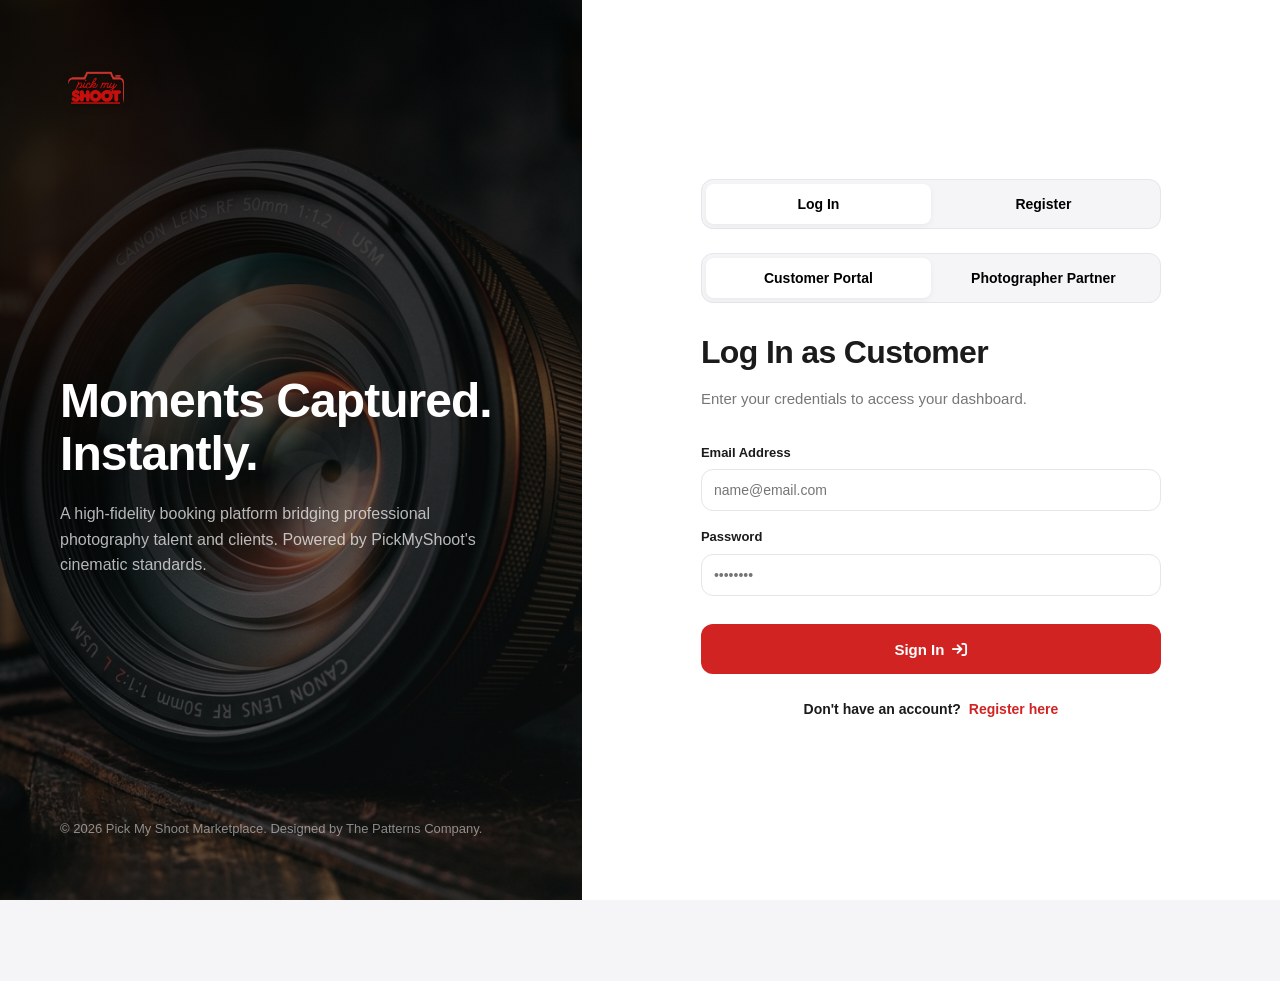
==== commit c663dd4d: "Style: update app color palette to match PickMyShoot brand and increase navbar logo size" ====
--- a/public/photographer.html
+++ b/public/photographer.html
@@ -18,7 +18,7 @@
   <header>
     <div class="container header-wrapper">
       <div class="logo">
-        <img src="assets/logo.png" alt="Pick My Shoot" style="height: 44px; width: auto; object-fit: contain;">
+        <img src="assets/logo.png" alt="Pick My Shoot">
       </div>
       
       <!-- Primary Tabs Menu -->
--- a/public/css/style.css
+++ b/public/css/style.css
@@ -2,15 +2,15 @@
 
 :root {
   /* Color Palette */
-  --primary-color: #ff3b30;
-  --primary-hover: #e03026;
-  --primary-light: rgba(255, 59, 48, 0.1);
-  --dark-color: #111111;
-  --dark-light: #1c1c1e;
-  --light-bg: #f8f9fa;
+  --primary-color: #d22323;
+  --primary-hover: #b51a1a;
+  --primary-light: rgba(210, 35, 35, 0.08);
+  --dark-color: #1b1b1b;
+  --dark-light: #222222;
+  --light-bg: #f5f5f7;
   --white: #ffffff;
   --grey-border: #e5e5ea;
-  --grey-text: #8e8e93;
+  --grey-text: #777777;
   --grey-light-text: #aeaeae;
   --success-color: #34c759;
   --success-light: rgba(52, 199, 89, 0.1);
@@ -124,7 +124,7 @@
 }
 
 .logo img {
-  height: 48px;
+  height: 64px;
   width: auto;
   object-fit: contain;
 }
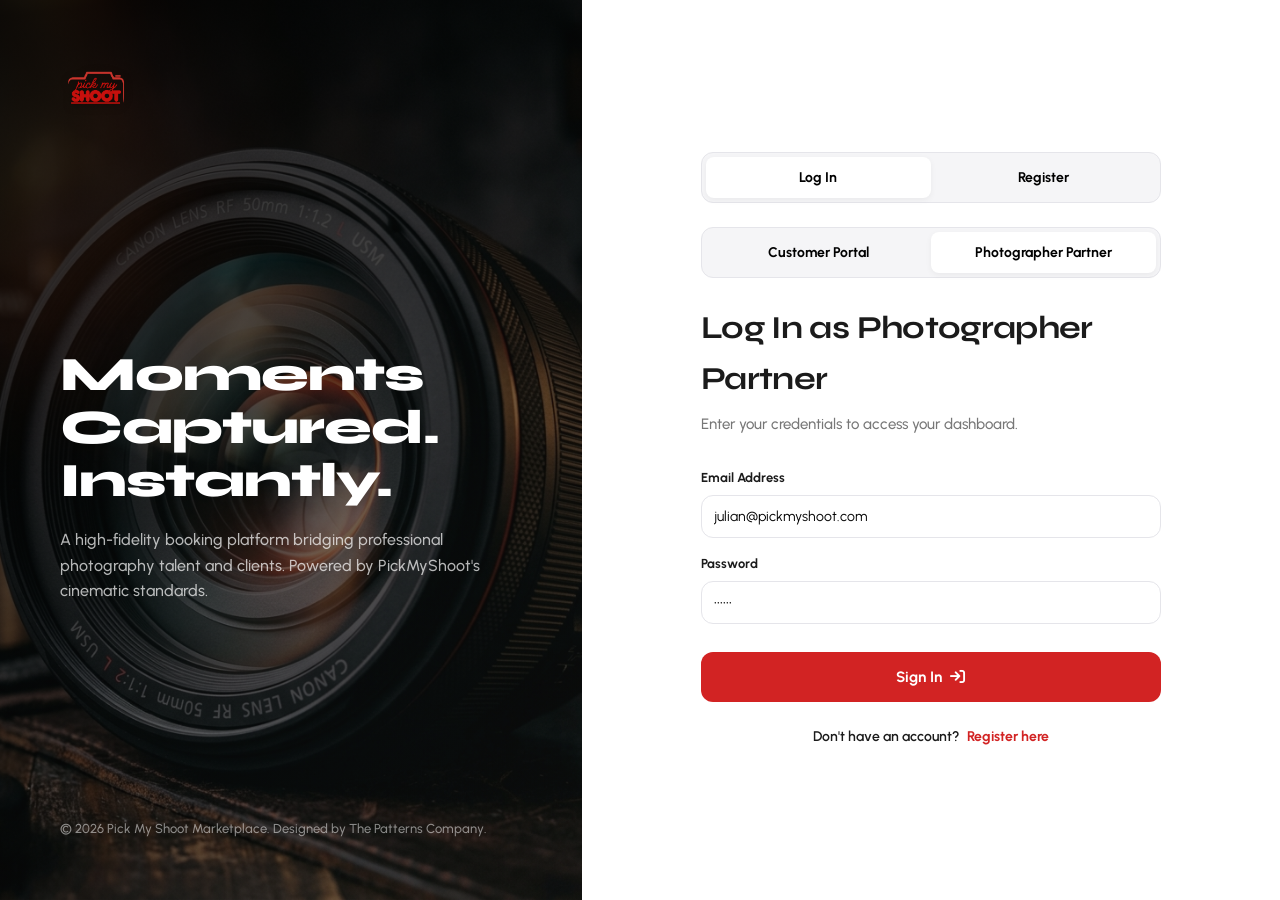
==== commit bcb22a46: "Style: make photographer screens fully mobile responsive matching mockup screenshots" ====
--- a/public/photographer.html
+++ b/public/photographer.html
@@ -213,10 +213,18 @@
             <div class="map-control-btn" onclick="showToast('Zoom Out', 'info')"><i class="fa-solid fa-minus"></i></div>
             <div class="map-control-btn" onclick="recenterMap()"><i class="fa-solid fa-crosshairs"></i></div>
           </div>
+          
+          <!-- Floating Camera button for mobile -->
+          <div class="map-floating-action-btn" onclick="showToast('Searching for nearby shoots...', 'info')">
+            <i class="fa-solid fa-camera"></i>
+          </div>
         </div>
 
         <!-- Sidebar Panel: Requests Details -->
         <div class="map-sidebar">
+          <div class="bottom-sheet-handle">
+            <span></span>
+          </div>
           <div class="map-sidebar-header">
             <div class="map-sidebar-title-bar">
               <h3>Nearby Requests</h3>
@@ -249,6 +257,59 @@
 
     <!-- TAB 3: SCHEDULE / CALENDAR -->
     <section id="tab-schedule" class="tab-pane hidden">
+      <!-- Mobile Schedule Header -->
+      <div class="mobile-schedule-header">
+        <h2>Your Schedule</h2>
+        <p>Managing 12 upcoming shoots this week.</p>
+      </div>
+
+      <!-- Mobile Block/Booking actions -->
+      <div class="mobile-schedule-actions">
+        <button class="btn btn-dark" onclick="openBlockTimeModal()"><i class="fa-solid fa-lock"></i> Block Time</button>
+        <button class="btn btn-primary" onclick="openNewBookingModal()"><i class="fa-solid fa-plus"></i> New Booking</button>
+      </div>
+
+      <!-- Calendar horizontal strip -->
+      <div class="calendar-strip-widget">
+        <div class="calendar-strip-header">
+          <span>October 2023</span>
+          <div style="display: flex; gap: 12px; color: var(--grey-text); cursor: pointer;">
+            <i class="fa-solid fa-chevron-left" onclick="showToast('Previous week', 'info')"></i>
+            <i class="fa-solid fa-chevron-right" onclick="showToast('Next week', 'info')"></i>
+          </div>
+        </div>
+        <div class="calendar-strip-container">
+          <div class="calendar-strip-day" onclick="selectCalendarDate(9)">
+            <span class="day-lbl">M</span>
+            <span class="day-num">9</span>
+          </div>
+          <div class="calendar-strip-day" onclick="selectCalendarDate(10)">
+            <span class="day-lbl">T</span>
+            <span class="day-num">10</span>
+          </div>
+          <div class="calendar-strip-day" onclick="selectCalendarDate(11)">
+            <span class="day-lbl">W</span>
+            <span class="day-num">11</span>
+          </div>
+          <div class="calendar-strip-day active" onclick="selectCalendarDate(12)" id="calendar-strip-day-12">
+            <span class="day-lbl">T</span>
+            <span class="day-num">12</span>
+          </div>
+          <div class="calendar-strip-day" onclick="selectCalendarDate(13)">
+            <span class="day-lbl">F</span>
+            <span class="day-num">13</span>
+          </div>
+          <div class="calendar-strip-day" onclick="selectCalendarDate(14)">
+            <span class="day-lbl">S</span>
+            <span class="day-num">14</span>
+          </div>
+          <div class="calendar-strip-day" onclick="selectCalendarDate(15)">
+            <span class="day-lbl">S</span>
+            <span class="day-num">15</span>
+          </div>
+        </div>
+      </div>
+
       <div class="schedule-container">
         
         <!-- Left Sidebar: Datepicker calendar + filters -->
@@ -316,6 +377,8 @@
             </div>
           </div>
 
+          <h3 class="mobile-filters-title">FILTERS</h3>
+
           <!-- Shoot Types checklist filter -->
           <div class="filter-group-box">
             <h4>Shoot Types</h4>
@@ -427,57 +490,52 @@
     <section id="tab-account" class="tab-pane hidden">
       <div class="account-container">
         
-        <!-- Left: Bio & Services -->
-        <div style="display: flex; flex-direction: column; gap: 32px;">
-          <!-- Profile Quick Details Card -->
-          <div class="profile-card">
-            <div class="profile-avatar-wrapper">
-              <img src="assets/julian_profile.png" alt="Julian Vane" class="profile-avatar-large" id="profile-avatar-display">
-              <label class="avatar-edit-btn" for="avatar-upload-input" title="Upload profile photo">
-                <i class="fa-solid fa-pencil"></i>
-              </label>
-              <input type="file" id="avatar-upload-input" style="display: none;" accept="image/*" onchange="handleAvatarUpload(event)">
-            </div>
-            <h3 id="profile-name-display">Julian Vane</h3>
-            <p class="tagline" id="profile-title-display">Editorial & Commercial Photographer based in Brooklyn, NY</p>
-            
-            <div class="profile-skills-row" id="profile-skills-tags">
-              <span class="profile-skill-badge">Portrait</span>
-              <span class="profile-skill-badge">Street Fashion</span>
-              <span class="profile-skill-badge">Architecture</span>
-            </div>
-
-            <div class="profile-actions-row">
-              <button class="btn btn-outline" onclick="showToast('Sharing public URL...', 'success')">View Public Profile</button>
-              <button class="btn btn-primary" onclick="showToast('Portfolio link copied to clipboard!', 'success')">Share Portfolio</button>
-            </div>
-          </div>
-
-          <!-- Bio block -->
-          <div class="card">
-            <div class="card-title-bar">
-              <h3 style="font-size: 18px;">Professional Bio</h3>
-              <i class="fa-regular fa-pen-to-square" style="color: var(--grey-text); cursor: pointer;" onclick="editBio()"></i>
-            </div>
-            <p style="font-size: 14px; color: #48484a;" id="profile-bio-display">
-              Specializing in high-contrast editorial photography with a focus on urban narratives. Over 10 years of experience working with luxury brands and international publications. I bring a cinematic lens to everyday moments.
-            </p>
-          </div>
-
-          <!-- Services pricing -->
-          <div class="card">
-            <div class="card-title-bar">
-              <h3 style="font-size: 18px;">Services & Pricing</h3>
-              <a href="#" class="view-link" onclick="openNewServiceModal()">+ New</a>
-            </div>
-            <div class="service-list" id="profile-services-list">
-              <!-- Loaded dynamically via JS -->
-            </div>
-          </div>
-        </div>
-
-        <!-- Middle: Portfolio Gallery Management -->
-        <div class="card" style="display: flex; flex-direction: column;">
+        <!-- Profile Quick Details Card -->
+        <div class="profile-card">
+          <div class="profile-avatar-wrapper">
+            <img src="assets/julian_profile.png" alt="Julian Vane" class="profile-avatar-large" id="profile-avatar-display">
+            <label class="avatar-edit-btn" for="avatar-upload-input" title="Upload profile photo">
+              <i class="fa-solid fa-pencil"></i>
+            </label>
+            <input type="file" id="avatar-upload-input" style="display: none;" accept="image/*" onchange="handleAvatarUpload(event)">
+          </div>
+          <h3 id="profile-name-display">Julian Vane</h3>
+          <p class="tagline" id="profile-title-display">Editorial & Commercial Photographer based in Brooklyn, NY</p>
+          
+          <div class="profile-skills-row" id="profile-skills-tags">
+            <span class="profile-skill-badge">Portrait</span>
+            <span class="profile-skill-badge">Street Fashion</span>
+            <span class="profile-skill-badge">Architecture</span>
+          </div>
+
+          <div class="profile-actions-row">
+            <button class="btn btn-outline" onclick="showToast('Sharing public URL...', 'success')">View Public Profile</button>
+            <button class="btn btn-primary" onclick="showToast('Portfolio link copied to clipboard!', 'success')">Share Portfolio</button>
+          </div>
+        </div>
+
+        <!-- Wallet box -->
+        <div class="card wallet-card" style="background-color: var(--dark-color); color: var(--white); border: none;">
+          <p style="text-transform: uppercase; font-size: 10px; letter-spacing: 0.1em; color: var(--grey-light-text); margin-bottom: 4px;">Available Balance</p>
+          <h2 style="color: var(--white); font-size: 36px; margin-bottom: 24px;" id="account-wallet-amount">$4,850.00</h2>
+          <button class="btn btn-primary" style="width: 100%; font-weight: 700; height: 48px;" onclick="triggerPayout()">
+            <i class="fa-solid fa-building-columns"></i> Payout Now
+          </button>
+        </div>
+
+        <!-- Bio block -->
+        <div class="card bio-card">
+          <div class="card-title-bar">
+            <h3 style="font-size: 18px;">Professional Bio</h3>
+            <i class="fa-regular fa-pen-to-square" style="color: var(--grey-text); cursor: pointer;" onclick="editBio()"></i>
+          </div>
+          <p style="font-size: 14px; color: #48484a;" id="profile-bio-display">
+            Specializing in high-contrast editorial photography with a focus on urban narratives. Over 10 years of experience working with luxury brands and international publications. I bring a cinematic lens to everyday moments.
+          </p>
+        </div>
+
+        <!-- Portfolio Gallery Management -->
+        <div class="card portfolio-card" style="display: flex; flex-direction: column;">
           <div class="card-title-bar">
             <h3>Portfolio Management</h3>
             <div>
@@ -494,55 +552,54 @@
           </div>
         </div>
 
-        <!-- Right: Ledger / Balances & Configurations -->
-        <div style="display: flex; flex-direction: column; gap: 32px;">
-          <!-- Wallet box -->
-          <div class="card" style="background-color: var(--dark-color); color: var(--white); border: none;">
-            <p style="text-transform: uppercase; font-size: 10px; letter-spacing: 0.1em; color: var(--grey-light-text); margin-bottom: 4px;">Available Balance</p>
-            <h2 style="color: var(--white); font-size: 36px; margin-bottom: 24px;" id="account-wallet-amount">$4,850.00</h2>
-            <button class="btn btn-primary" style="width: 100%; font-weight: 700; height: 48px;" onclick="triggerPayout()">
-              <i class="fa-solid fa-building-columns"></i> Payout Now
-            </button>
-          </div>
-
-          <!-- Activity log -->
-          <div class="card">
-            <div class="card-title-bar">
-              <h3 style="font-size: 18px;">Recent Activity</h3>
-            </div>
-            <div class="activity-list" id="account-activity-list">
-              <!-- Loaded dynamically via JS -->
-            </div>
-            <a href="#" class="view-link text-center" style="display: block; margin-top: 16px;" onclick="showToast('Ledger ledger history loading...', 'info')">View Detailed Ledger</a>
-          </div>
-
-          <!-- Configuration blocks -->
-          <div class="card">
-            <div class="card-title-bar">
-              <h3 style="font-size: 18px;">Account Settings</h3>
-            </div>
-            <div class="settings-list">
-              <div class="settings-item" onclick="showToast('Identity verification is complete.', 'success')">
-                <div class="settings-item-left">
-                  <i class="fa-regular fa-circle-check" style="color: var(--success-color);"></i>
-                  <span>Identity Verification</span>
-                </div>
-                <i class="fa-solid fa-chevron-right"></i>
-              </div>
-              <div class="settings-item" onclick="showToast('Configure availability hours', 'info')">
-                <div class="settings-item-left">
-                  <i class="fa-regular fa-clock"></i>
-                  <span>Availability Rules</span>
-                </div>
-                <i class="fa-solid fa-chevron-right"></i>
-              </div>
-              <div class="settings-item" onclick="showToast('Configure notification channels', 'info')">
-                <div class="settings-item-left">
-                  <i class="fa-regular fa-bell"></i>
-                  <span>Notification Preferences</span>
-                </div>
-                <i class="fa-solid fa-chevron-right"></i>
-              </div>
+        <!-- Services pricing -->
+        <div class="card services-card">
+          <div class="card-title-bar">
+            <h3 style="font-size: 18px;">Services & Pricing</h3>
+            <a href="#" class="view-link" onclick="openNewServiceModal()">+ New</a>
+          </div>
+          <div class="service-list" id="profile-services-list">
+            <!-- Loaded dynamically via JS -->
+          </div>
+        </div>
+
+        <!-- Activity log -->
+        <div class="card activity-card">
+          <div class="card-title-bar">
+            <h3 style="font-size: 18px;">Recent Activity</h3>
+          </div>
+          <div class="activity-list" id="account-activity-list">
+            <!-- Loaded dynamically via JS -->
+          </div>
+          <a href="#" class="view-link text-center" style="display: block; margin-top: 16px;" onclick="showToast('Ledger ledger history loading...', 'info')">View Detailed Ledger</a>
+        </div>
+
+        <!-- Configuration blocks -->
+        <div class="card settings-card">
+          <div class="card-title-bar">
+            <h3 style="font-size: 18px;">Account Settings</h3>
+          </div>
+          <div class="settings-list">
+            <div class="settings-item" onclick="showToast('Identity verification is complete.', 'success')">
+              <div class="settings-item-left">
+                <i class="fa-regular fa-circle-check" style="color: var(--success-color);"></i>
+                <span>Identity Verification</span>
+              </div>
+              <i class="fa-solid fa-chevron-right"></i>
+            </div>
+            <div class="settings-item" onclick="showToast('Configure availability hours', 'info')">
+              <div class="settings-item-left">
+                <i class="fa-regular fa-clock"></i>
+                <span>Availability Rules</span>
+              </div>
+              <i class="fa-solid fa-chevron-right"></i>
+            </div>
+            <div class="settings-item" onclick="showToast('Configure notification channels', 'info')">
+              <div class="settings-item-left">
+                <i class="fa-regular fa-bell"></i>
+                <span>Notification Preferences</span>
+              </div>
+              <i class="fa-solid fa-chevron-right"></i>
             </div>
           </div>
         </div>
@@ -673,6 +730,26 @@
     </div>
   </div>
 
+  <!-- Mobile Bottom Sticky Navigation -->
+  <div class="mobile-bottom-nav">
+    <div class="mobile-nav-item active" data-tab="discover" onclick="switchTab('discover')">
+      <i class="fa-regular fa-compass"></i>
+      <span>Discover</span>
+    </div>
+    <div class="mobile-nav-item" data-tab="map" onclick="switchTab('map')">
+      <i class="fa-regular fa-map"></i>
+      <span>Map</span>
+    </div>
+    <div class="mobile-nav-item" data-tab="schedule" onclick="switchTab('schedule')">
+      <i class="fa-regular fa-calendar-days"></i>
+      <span>Schedule</span>
+    </div>
+    <div class="mobile-nav-item" data-tab="account" onclick="switchTab('account')">
+      <i class="fa-regular fa-user"></i>
+      <span>Account</span>
+    </div>
+  </div>
+
   <!-- Shared Application scripts -->
   <script src="js/app.js"></script>
   <script src="js/photographer.js"></script>
--- a/public/css/style.css
+++ b/public/css/style.css
@@ -1373,6 +1373,48 @@
   grid-template-columns: 1fr 1.5fr 1fr;
   gap: 32px;
   padding: 40px 0;
+  align-items: start;
+}
+
+.customer-account-container {
+  grid-template-columns: 1.2fr 1.8fr;
+  max-width: 1100px;
+  margin: 0 auto;
+}
+
+.customer-search-grid {
+  display: grid;
+  grid-template-columns: 2fr 1.5fr 1fr;
+  gap: 16px;
+}
+
+.profile-card {
+  grid-column: 1;
+  grid-row: 1;
+}
+.bio-card {
+  grid-column: 1;
+  grid-row: 2;
+}
+.services-card {
+  grid-column: 1;
+  grid-row: 3;
+}
+.portfolio-card {
+  grid-column: 2;
+  grid-row: 1 / span 3;
+}
+.wallet-card {
+  grid-column: 3;
+  grid-row: 1;
+}
+.activity-card {
+  grid-column: 3;
+  grid-row: 2;
+}
+.settings-card {
+  grid-column: 3;
+  grid-row: 3;
 }
 
 .profile-card {
@@ -2049,3 +2091,458 @@
 .hidden {
   display: none !important;
 }
+
+/* ==================== MOBILE RESPONSIVE LAYOUTS ==================== */
+
+/* Mobile Bottom Sticky Navigation */
+.mobile-bottom-nav {
+  display: none;
+}
+
+/* Calendar horizontal strip */
+.calendar-strip-widget {
+  display: none;
+}
+
+/* Mobile-only Schedule Action buttons */
+.mobile-schedule-actions {
+  display: none;
+}
+
+/* Bottom sheet handle for map */
+.bottom-sheet-handle {
+  display: none;
+}
+
+/* Mobile-only elements default display */
+.mobile-schedule-header,
+.mobile-filters-title,
+.map-floating-action-btn {
+  display: none;
+}
+
+/* Responsive Media Queries */
+@media (max-width: 768px) {
+  body {
+    padding-bottom: 80px; /* offset for mobile bottom nav */
+  }
+
+  header nav,
+  .search-bar-header {
+    display: none !important;
+  }
+
+  .logo img {
+    height: 38px; /* slightly smaller on mobile headers */
+  }
+
+  .header-wrapper {
+    height: 64px;
+    padding: 0 16px;
+  }
+
+  .mobile-bottom-nav {
+    display: flex;
+    position: fixed;
+    bottom: 0;
+    left: 0;
+    right: 0;
+    height: 70px;
+    background-color: var(--white);
+    border-top: 1px solid var(--grey-border);
+    z-index: 2000;
+    align-items: center;
+    justify-content: space-around;
+    box-shadow: 0 -4px 12px rgba(0, 0, 0, 0.05);
+  }
+
+  .mobile-nav-item {
+    display: flex;
+    flex-direction: column;
+    align-items: center;
+    gap: 4px;
+    color: var(--grey-text);
+    font-size: 11px;
+    font-weight: 700;
+    cursor: pointer;
+    transition: var(--transition);
+  }
+
+  .mobile-nav-item i {
+    font-size: 20px;
+  }
+
+  .mobile-nav-item.active {
+    color: var(--primary-color);
+  }
+
+  /* Dashboard mobile */
+  .dashboard-grid {
+    grid-template-columns: 1fr;
+    gap: 24px;
+    padding: 20px 16px;
+  }
+
+  .welcome-section h2 {
+    font-size: 28px;
+  }
+
+  .welcome-section p {
+    font-size: 15px;
+  }
+
+  .request-card {
+    grid-template-columns: 1fr;
+  }
+
+  .request-image-wrapper {
+    height: 180px;
+    min-height: 180px;
+  }
+
+  .request-details {
+    padding: 16px;
+  }
+
+  .request-title {
+    font-size: 18px;
+  }
+
+  .request-meta-grid {
+    grid-template-columns: 1fr;
+    gap: 8px;
+    margin-bottom: 16px;
+  }
+
+  /* Map mobile bottom sheet */
+  .map-view-container {
+    grid-template-columns: 1fr;
+    height: calc(100vh - 134px);
+    position: relative;
+  }
+
+  .map-pane {
+    height: 50%;
+  }
+
+  .map-sidebar {
+    position: absolute;
+    bottom: 0;
+    left: 0;
+    right: 0;
+    height: 55%;
+    border-top-left-radius: 24px;
+    border-top-right-radius: 24px;
+    border-left: none;
+    border-top: 1px solid var(--grey-border);
+    z-index: 100;
+    box-shadow: 0 -10px 30px rgba(0, 0, 0, 0.08);
+  }
+
+  .bottom-sheet-handle {
+    display: flex;
+    justify-content: center;
+    width: 100%;
+    cursor: pointer;
+  }
+
+  .bottom-sheet-handle span {
+    width: 40px;
+    height: 5px;
+    background-color: var(--grey-border);
+    border-radius: 3px;
+    margin: 8px 0;
+  }
+
+  .map-sidebar-header {
+    padding: 8px 20px 8px 20px;
+  }
+
+  .map-requests-list {
+    padding: 12px 20px;
+  }
+
+  .nearby-card {
+    padding: 16px;
+  }
+
+  .nearby-card-actions {
+    flex-direction: row;
+  }
+
+  .nearby-card-actions button {
+    padding: 12px;
+  }
+
+  /* Schedule mobile calendar strip */
+  .schedule-container {
+    grid-template-columns: 1fr;
+    gap: 20px;
+    padding: 20px 16px;
+  }
+
+  .calendar-widget {
+    display: none !important;
+  }
+
+  .calendar-strip-widget {
+    display: block;
+    background-color: var(--white);
+    border: 1px solid var(--grey-border);
+    border-radius: var(--border-radius-lg);
+    padding: 16px;
+    box-shadow: var(--box-shadow);
+    margin-bottom: 8px;
+  }
+
+  .calendar-strip-header {
+    display: flex;
+    justify-content: space-between;
+    align-items: center;
+    font-weight: 700;
+    font-size: 14px;
+    margin-bottom: 12px;
+  }
+
+  .calendar-strip-container {
+    display: flex;
+    justify-content: space-between;
+    gap: 8px;
+  }
+
+  .calendar-strip-day {
+    display: flex;
+    flex-direction: column;
+    align-items: center;
+    gap: 4px;
+    flex: 1;
+    padding: 8px 0;
+    border-radius: var(--border-radius-sm);
+    cursor: pointer;
+    transition: var(--transition);
+  }
+
+  .calendar-strip-day .day-lbl {
+    font-size: 10px;
+    font-weight: 800;
+    color: var(--grey-text);
+    text-transform: uppercase;
+  }
+
+  .calendar-strip-day .day-num {
+    font-size: 15px;
+    font-weight: 700;
+    font-family: var(--font-headings);
+  }
+
+  .calendar-strip-day.active {
+    background-color: var(--primary-color);
+    color: var(--white);
+  }
+
+  .calendar-strip-day.active .day-lbl {
+    color: rgba(255, 255, 255, 0.8);
+  }
+
+  .timeline-card {
+    padding: 16px;
+  }
+
+  .timeline-header {
+    flex-direction: column;
+    align-items: flex-start;
+    gap: 16px;
+  }
+
+  .timeline-controls {
+    width: 100%;
+    justify-content: center;
+  }
+
+  .timeline-header div:last-child {
+    width: 100%;
+  }
+
+  .timeline-header .btn {
+    flex: 1;
+  }
+
+  .mobile-schedule-actions {
+    display: flex;
+    gap: 12px;
+    width: 100%;
+    margin-bottom: 8px;
+  }
+
+  .mobile-schedule-actions button {
+    flex: 1;
+    height: 46px;
+  }
+  
+  .btn-dark {
+    background-color: var(--dark-color);
+    color: var(--white);
+  }
+  .btn-dark:hover {
+    background-color: #000;
+  }
+
+  .schedule-bottom-widgets {
+    grid-template-columns: 1fr;
+    gap: 20px;
+  }
+
+  /* Account mobile */
+  .account-container {
+    grid-template-columns: 1fr;
+    gap: 24px;
+    padding: 20px 16px;
+  }
+
+  .profile-actions-row {
+    flex-direction: row;
+  }
+
+  .portfolio-grid {
+    grid-template-columns: 1fr;
+  }
+
+  /* Custom overrides for responsive layouts */
+  .customer-search-grid {
+    grid-template-columns: 1fr;
+  }
+
+  .customer-account-container {
+    grid-template-columns: 1fr;
+  }
+
+  /* Reset photographer desktop grid positioning on mobile */
+  .profile-card,
+  .bio-card,
+  .services-card,
+  .portfolio-card,
+  .wallet-card,
+  .activity-card,
+  .settings-card {
+    grid-column: auto !important;
+    grid-row: auto !important;
+  }
+
+  /* Schedule layout reordering and header adjustments */
+  .schedule-container {
+    display: flex;
+    flex-direction: column;
+  }
+  .schedule-sidebar {
+    order: 2;
+  }
+  .schedule-timeline-main {
+    order: 1;
+  }
+
+  .calendar-strip-widget {
+    display: block;
+    background-color: var(--white);
+    border: 1px solid var(--grey-border);
+    border-radius: var(--border-radius-lg);
+    padding: 16px;
+    box-shadow: var(--box-shadow);
+    margin: 0 16px 8px 16px;
+  }
+
+  .mobile-schedule-actions {
+    display: flex;
+    gap: 12px;
+    width: 100%;
+    margin-bottom: 8px;
+    padding: 0 16px;
+    box-sizing: border-box;
+  }
+
+  .mobile-schedule-header {
+    display: block;
+    margin-bottom: 16px;
+    padding: 0 16px;
+  }
+  .mobile-schedule-header h2 {
+    font-size: 24px;
+    font-weight: 700;
+    margin-bottom: 4px;
+    font-family: var(--font-headings);
+  }
+  .mobile-schedule-header p {
+    font-size: 14px;
+    color: var(--grey-text);
+  }
+  .mobile-filters-title {
+    display: block;
+    font-size: 11px;
+    font-weight: 800;
+    color: var(--grey-text);
+    text-transform: uppercase;
+    letter-spacing: 0.1em;
+    margin-top: 16px;
+    margin-bottom: 8px;
+  }
+  .filter-group-box h4 {
+    display: none;
+  }
+  .filter-group-box {
+    background: transparent;
+    border: none;
+    padding: 0;
+    box-shadow: none;
+    margin-bottom: 12px;
+  }
+  .filter-group-box:first-of-type {
+    display: flex;
+    flex-direction: row;
+    align-items: center;
+    gap: 24px;
+  }
+  .filter-group-box:last-of-type {
+    display: flex;
+    flex-direction: column;
+    gap: 12px;
+  }
+
+  /* Hide extra buttons on timeline header */
+  .timeline-title-area p {
+    display: none !important;
+  }
+  .timeline-header div:last-child {
+    width: 100%;
+    display: flex;
+    justify-content: space-between;
+    align-items: center;
+  }
+  .timeline-header div:last-child > div:last-child {
+    display: none !important;
+  }
+
+  /* Floating camera action button in mobile map */
+  .map-floating-action-btn {
+    display: flex;
+    align-items: center;
+    justify-content: center;
+    position: absolute;
+    bottom: 20px;
+    left: 50%;
+    transform: translateX(-50%);
+    width: 56px;
+    height: 56px;
+    border-radius: 50%;
+    background-color: var(--primary-color);
+    color: var(--white);
+    border: 3px solid var(--white);
+    box-shadow: 0 4px 10px rgba(0, 0, 0, 0.3);
+    z-index: 10;
+    cursor: pointer;
+  }
+
+  /* Hide top header logout button on mobile to match mockup clean design */
+  .header-right button[title="Logout"] {
+    display: none !important;
+  }
+}
+
